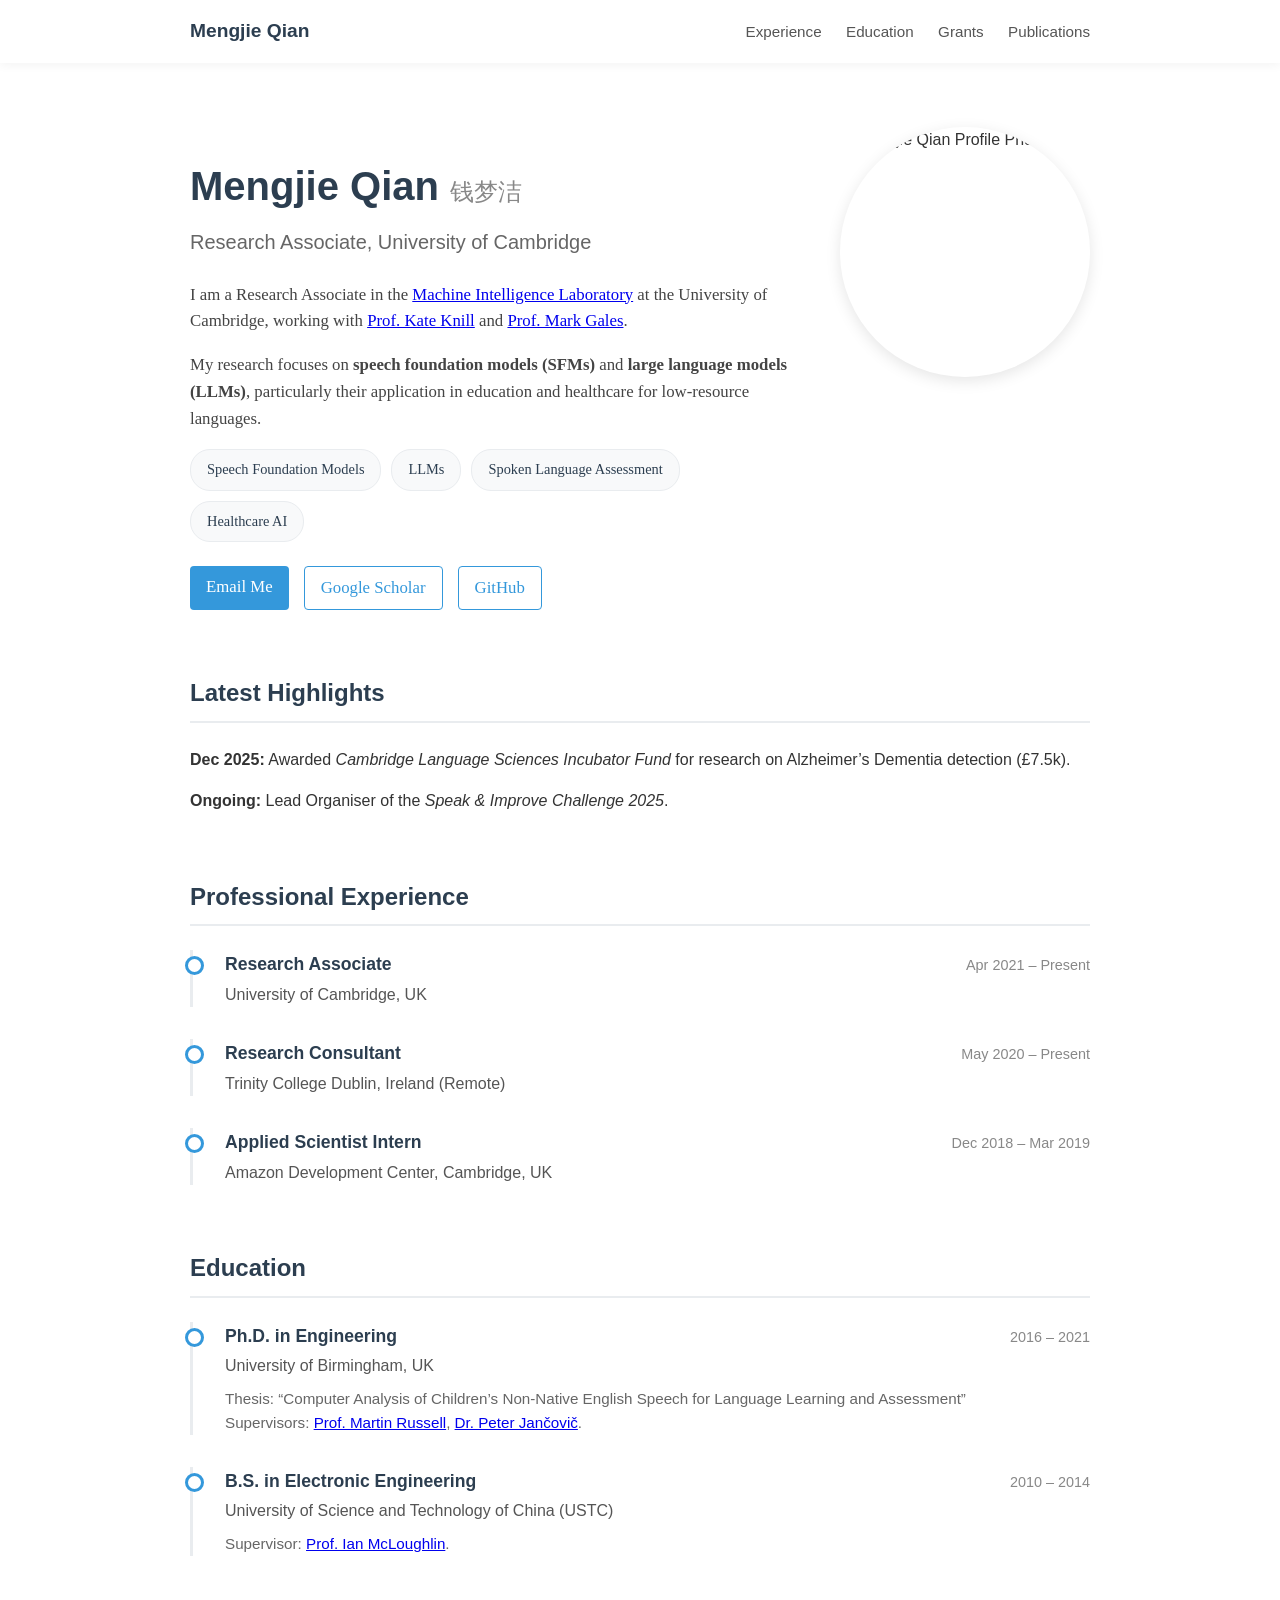
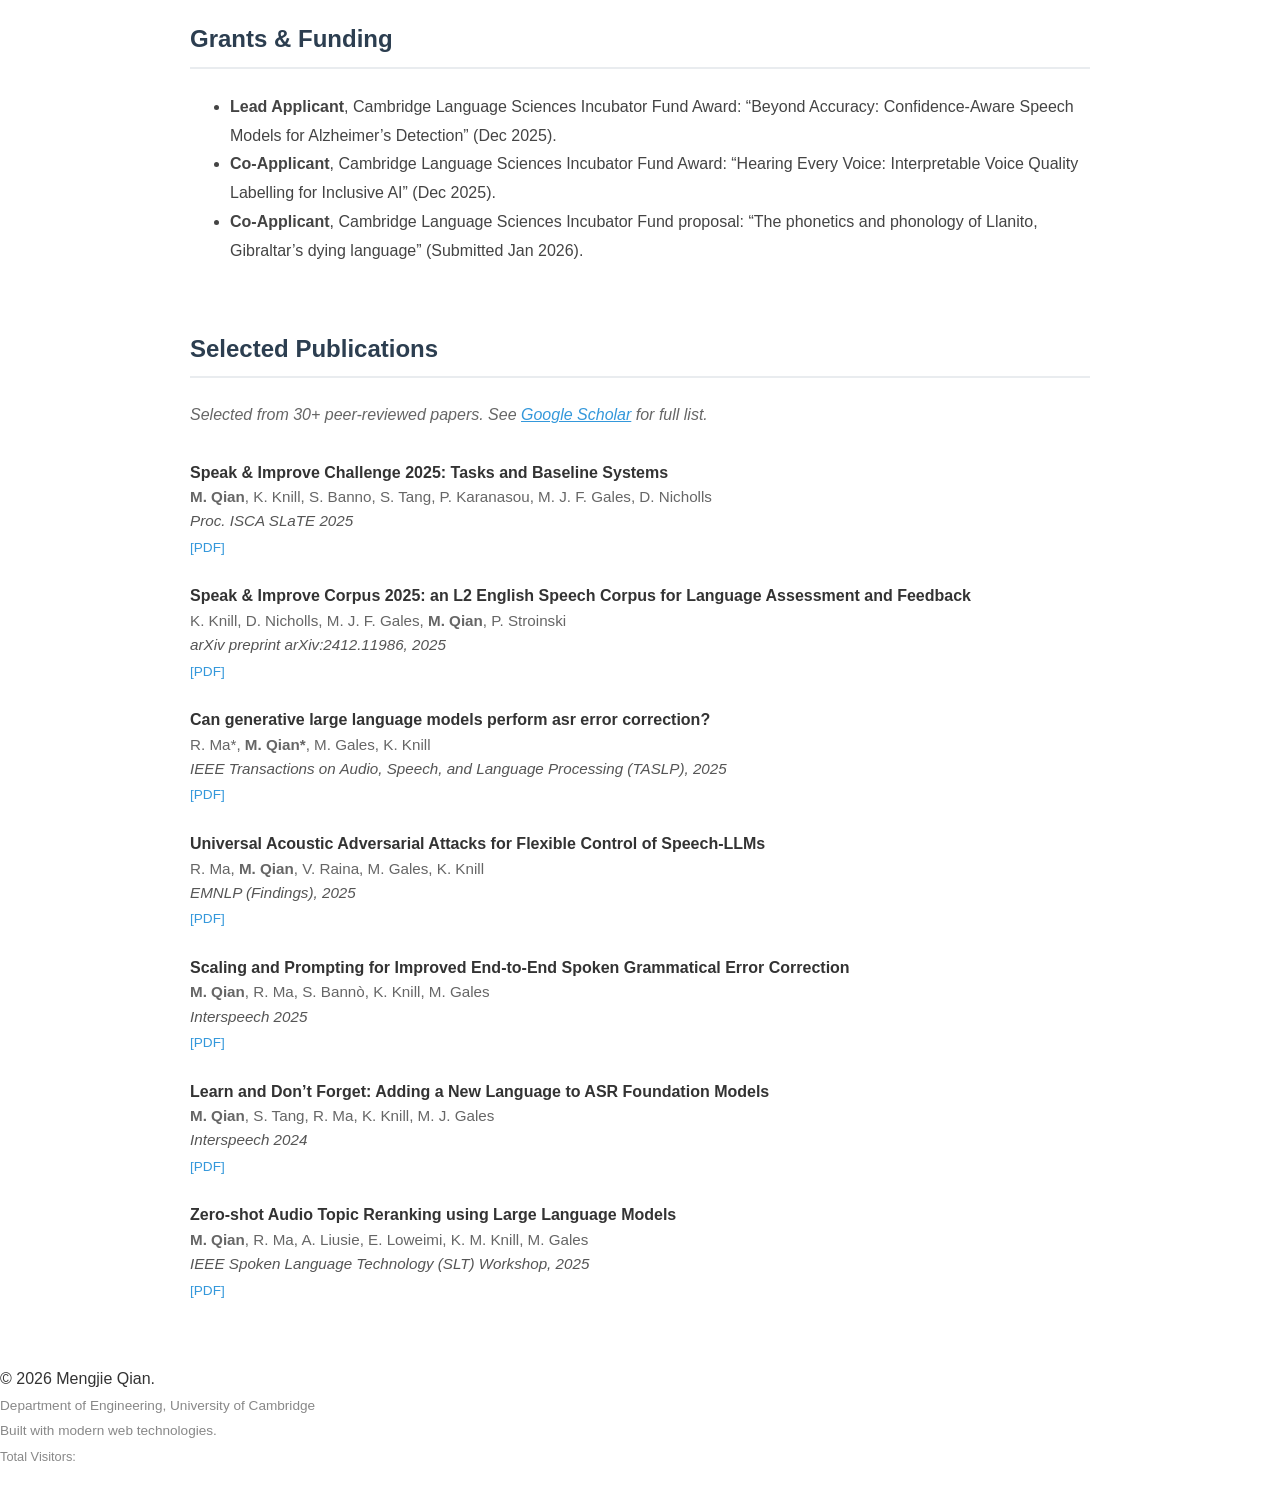
==== index.html @ 86b406a8 "Add new sections (Publications, News, etc.); update layout" ====
<!DOCTYPE html>
<html lang="en">

<head>
    <meta charset="UTF-8">
    <meta name="viewport" content="width=device-width, initial-scale=1.0">
    <title>Mengjie Qian - Speech & Language Researcher</title>
    <style>
        :root {
            --primary-color: #2c3e50;
            --accent-color: #3498db;
            --bg-color: #ffffff;
            --text-color: #333333;
            --secondary-bg: #f8f9fa;
            --border-color: #e9ecef;
            --font-main: -apple-system, BlinkMacSystemFont, "Segoe UI", Roboto, Helvetica, Arial, sans-serif;
            --font-serif: "Georgia", "Times New Roman", Times, serif;
        }

        body {
            font-family: var(--font-main);
            color: var(--text-color);
            line-height: 1.6;
            margin: 0;
            padding: 0;
            background-color: var(--bg-color);
        }

        /* Navigation */
        nav {
            background: white;
            box-shadow: 0 2px 10px rgba(0, 0, 0, 0.05);
            position: sticky;
            top: 0;
            z-index: 100;
        }

        .nav-container {
            max-width: 900px;
            margin: 0 auto;
            padding: 1rem 20px;
            display: flex;
            justify-content: space-between;
            align-items: center;
        }

        .logo {
            font-weight: 700;
            font-size: 1.2rem;
            color: var(--primary-color);
            text-decoration: none;
        }

        .nav-links a {
            margin-left: 20px;
            text-decoration: none;
            color: #555;
            font-weight: 500;
            transition: color 0.2s;
            font-size: 0.95rem;
        }

        .nav-links a:hover {
            color: var(--accent-color);
        }

        /* Hero Section */
        .hero {
            max-width: 900px;
            margin: 4rem auto;
            padding: 0 20px;
            display: grid;
            grid-template-columns: 1fr 250px;
            gap: 40px;
            align-items: start;
        }

        .hero-text h1 {
            font-size: 2.5rem;
            margin-bottom: 0.5rem;
            color: var(--primary-color);
        }

        .hero-text h2 {
            font-size: 1.25rem;
            color: #666;
            font-weight: 400;
            margin-top: 0;
            margin-bottom: 1.5rem;
        }

        .bio {
            font-family: var(--font-serif);
            font-size: 1.05rem;
            color: #444;
        }

        .profile-photo {
            width: 100%;
            height: auto;
            border-radius: 50%;
            display: block;
            box-shadow: 0 4px 15px rgba(0, 0, 0, 0.1);
            object-fit: cover;
            aspect-ratio: 1 / 1;
        }

        .social-links {
            margin-top: 1.5rem;
            display: flex;
            gap: 15px;
            flex-wrap: wrap;
        }

        .btn {
            display: inline-block;
            padding: 8px 16px;
            border-radius: 4px;
            text-decoration: none;
            font-weight: 500;
            transition: background 0.2s;
        }

        .btn-primary {
            background: var(--accent-color);
            color: white;
        }

        .btn-outline {
            border: 1px solid var(--accent-color);
            color: var(--accent-color);
        }

        .btn:hover {
            opacity: 0.9;
            text-decoration: none;
        }

        /* Sections */
        section {
            max-width: 900px;
            margin: 0 auto 4rem;
            padding: 0 20px;
        }

        h3.section-title {
            font-size: 1.5rem;
            border-bottom: 2px solid var(--border-color);
            padding-bottom: 0.5rem;
            margin-bottom: 1.5rem;
            color: var(--primary-color);
            margin-top: 0;
        }

        /* Timeline Items (Experience/Education) */
        .timeline-item {
            margin-bottom: 2rem;
            border-left: 3px solid var(--border-color);
            padding-left: 2rem;
            /* Increased padding to create space */
            position: relative;
        }

        /* Adjusted circle positioning to not overlap text */
        .timeline-item::before {
            content: '';
            position: absolute;
            left: -8px;
            /* Centers on the border line (3px) -> -1.5px center line, 13px circle width -> left: -6.5px + nudge */
            top: 6px;
            width: 13px;
            height: 13px;
            background: white;
            border: 3px solid var(--accent-color);
            border-radius: 50%;
            z-index: 1;
        }

        /* Special class for News items to remove the circle and border */
        .news-timeline-item {
            margin-bottom: 1rem;
            padding-left: 0;
            border-left: none;
            position: relative;
        }

        .news-timeline-item::before {
            content: none;
        }

        .timeline-header {
            display: flex;
            justify-content: space-between;
            align-items: baseline;
            flex-wrap: wrap;
            margin-bottom: 0.2rem;
        }

        .timeline-role {
            font-weight: 700;
            font-size: 1.1rem;
            color: var(--primary-color);
        }

        .timeline-date {
            color: #888;
            font-size: 0.9rem;
            font-variant-numeric: tabular-nums;
        }

        .timeline-org {
            font-weight: 500;
            color: #555;
            margin-bottom: 0.5rem;
        }

        .timeline-desc {
            font-size: 0.95rem;
            color: #666;
            margin-top: 0.5rem;
        }

        /* Publication List */
        .pub-item {
            margin-bottom: 1.5rem;
        }

        .pub-title {
            font-weight: 600;
            color: #333;
        }

        .pub-authors {
            color: #666;
            font-size: 0.95rem;
        }

        .pub-venue {
            color: #555;
            font-style: italic;
            font-size: 0.95rem;
        }

        .pub-links a {
            font-size: 0.85rem;
            color: var(--accent-color);
            text-decoration: none;
            margin-right: 10px;
        }

        .pub-links a:hover {
            text-decoration: underline;
        }

        /* Research Interest Tags */
        .interests-cloud {
            display: flex;
            flex-wrap: wrap;
            gap: 10px;
        }

        .interest-tag {
            background: var(--secondary-bg);
            padding: 8px 16px;
            border-radius: 20px;
            font-size: 0.9rem;
            color: var(--primary-color);
            border: 1px solid var(--border-color);
        }

        /* Responsive */
        @media (max-width: 768px) {
            .hero {
                grid-template-columns: 1fr;
                gap: 20px;
            }

            .profile-photo {
                width: 150px;
                margin: 0 auto;
            }

            .hero-text {
                order: 2;
                text-align: center;
            }

            .hero-img {
                order: 1;
            }

            .social-links {
                justify-content: center;
            }
        }
    </style>
</head>

<body>

    <nav>
        <div class="nav-container">
            <a href="#" class="logo">Mengjie Qian</a>
            <div class="nav-links">
                <a href="#experience">Experience</a>
                <a href="#education">Education</a>
                <a href="#grants">Grants</a>
                <a href="#publications">Publications</a>
            </div>
        </div>
    </nav>

    <div class="hero" id="about">
        <div class="hero-text">
            <h1>Mengjie Qian <span style="font-size:0.6em; color:#888; font-weight:normal;">钱梦洁</span></h1>
            <h2>Research Associate, University of Cambridge</h2>
            <div class="bio">
                <p>
                    I am a Research Associate in the <a href="http://mi.eng.cam.ac.uk/">Machine Intelligence
                        Laboratory</a> at the University of Cambridge, working with <a
                        href="http://mi.eng.cam.ac.uk/~kmk/">Prof. Kate Knill</a> and <a
                        href="http://mi.eng.cam.ac.uk/~mjfg/">Prof. Mark Gales</a>.
                </p>
                <p>
                    My research focuses on <strong>speech foundation models (SFMs)</strong> and <strong>large language
                        models (LLMs)</strong>, particularly their application in education and healthcare for
                    low-resource languages.
                </p>
                <div class="interests-cloud" style="margin-top: 1rem;">
                    <span class="interest-tag">Speech Foundation Models</span>
                    <span class="interest-tag">LLMs</span>
                    <span class="interest-tag">Spoken Language Assessment</span>
                    <span class="interest-tag">Healthcare AI</span>
                </div>
                <div class="social-links">
                    <a href="mailto:mq227@eng.cam.ac.uk" class="btn btn-primary">Email Me</a>
                    <a href="https://scholar.google.com/citations?user=kVPiCXkAAAAJ&hl=zh-CN" class="btn btn-outline"
                        target="_blank">Google Scholar</a>
                    <a href="https://github.com/mengjieqian" class="btn btn-outline">GitHub</a>
                </div>
            </div>
        </div>
        <div class="hero-img">
            <img src="IMG_5186.jpg" alt="Mengjie Qian Profile Photo" class="profile-photo">
        </div>
    </div>

    <section id="news">
        <h3 class="section-title">Latest Highlights</h3>
        <div class="news-timeline-item">
            <strong>Dec 2025:</strong> Awarded <em>Cambridge Language Sciences Incubator Fund</em> for research on
            Alzheimer’s Dementia detection (£7.5k).
        </div>
        <div class="news-timeline-item">
            <strong>Ongoing:</strong> Lead Organiser of the <em>Speak & Improve Challenge 2025</em>.
        </div>
    </section>

    <section id="experience">
        <h3 class="section-title">Professional Experience</h3>

        <div class="timeline-item">
            <div class="timeline-header">
                <span class="timeline-role">Research Associate</span>
                <span class="timeline-date">Apr 2021 – Present</span>
            </div>
            <div class="timeline-org">University of Cambridge, UK</div>
        </div>

        <div class="timeline-item">
            <div class="timeline-header">
                <span class="timeline-role">Research Consultant</span>
                <span class="timeline-date">May 2020 – Present</span>
            </div>
            <div class="timeline-org">Trinity College Dublin, Ireland (Remote)</div>
        </div>

        <div class="timeline-item">
            <div class="timeline-header">
                <span class="timeline-role">Applied Scientist Intern</span>
                <span class="timeline-date">Dec 2018 – Mar 2019</span>
            </div>
            <div class="timeline-org">Amazon Development Center, Cambridge, UK</div>
        </div>
    </section>

    <section id="education">
        <h3 class="section-title">Education</h3>

        <div class="timeline-item">
            <div class="timeline-header">
                <span class="timeline-role">Ph.D. in Engineering</span>
                <span class="timeline-date">2016 – 2021</span>
            </div>
            <div class="timeline-org">University of Birmingham, UK</div>
            <div class="timeline-desc">
                Thesis: “Computer Analysis of Children’s Non-Native English Speech for Language Learning and
                Assessment”<br>
                Supervisors: <a
                    href="https://www.birmingham.ac.uk/staff/profiles/computer-science/honorary-staff/russell-martin.aspx">Prof.
                    Martin Russell</a>, <a
                    href="https://www.birmingham.ac.uk/staff/profiles/eese/jancovic-peter.aspx">Dr. Peter Jančovič</a>.
            </div>
        </div>

        <div class="timeline-item">
            <div class="timeline-header">
                <span class="timeline-role">B.S. in Electronic Engineering</span>
                <span class="timeline-date">2010 – 2014</span>
            </div>
            <div class="timeline-org">University of Science and Technology of China (USTC)</div>
            <div class="timeline-desc">
                Supervisor: <a href="https://sites.google.com/view/mcloughlin/research?authuser=0">Prof. Ian
                    McLoughlin</a>.
            </div>
        </div>
    </section>

    <section id="grants">
        <h3 class="section-title">Grants & Funding</h3>
        <ul style="color: #444; line-height: 1.8;">
            <li><strong>Lead Applicant</strong>, Cambridge Language Sciences Incubator Fund Award: “Beyond Accuracy:
                Confidence-Aware Speech Models for Alzheimer’s Detection” (Dec 2025).</li>
            <li><strong>Co-Applicant</strong>, Cambridge Language Sciences Incubator Fund Award: “Hearing Every Voice:
                Interpretable Voice Quality Labelling for Inclusive AI” (Dec 2025).</li>
            <li><strong>Co-Applicant</strong>, Cambridge Language Sciences Incubator Fund proposal: “The phonetics and
                phonology of Llanito, Gibraltar’s dying language” (Submitted Jan 2026).</li>
        </ul>
    </section>

    <section id="publications">
        <h3 class="section-title">Selected Publications</h3>
        <p style="margin-bottom: 2rem; color: #666;">
            <em>Selected from 30+ peer-reviewed papers. See <a
                    href="https://scholar.google.com/citations?user=kVPiCXkAAAAJ&hl=zh-CN"
                    style="color:var(--accent-color)" target="_blank">Google Scholar</a> for full list.</em>
        </p>

        <!-- 2025 Papers -->
        <div class="pub-item">
            <div class="pub-title">Speak & Improve Challenge 2025: Tasks and Baseline Systems</div>
            <div class="pub-authors"><strong>M. Qian</strong>, K. Knill, S. Banno, S. Tang, P. Karanasou, M. J. F.
                Gales, D. Nicholls</div>
            <div class="pub-venue">Proc. ISCA SLaTE 2025</div>
            <div class="pub-links"><a href="https://www.isca-archive.org/slate_2025/qian25_slate.pdf">[PDF]</a></div>
        </div>

        <div class="pub-item">
            <div class="pub-title">Speak & Improve Corpus 2025: an L2 English Speech Corpus for Language Assessment and
                Feedback</div>
            <div class="pub-authors">K. Knill, D. Nicholls, M. J. F. Gales, <strong>M. Qian</strong>, P. Stroinski</div>
            <div class="pub-venue">arXiv preprint arXiv:2412.11986, 2025</div>
            <div class="pub-links"><a href="https://arxiv.org/pdf/2412.11986">[PDF]</a></div>
        </div>

        <div class="pub-item">
            <div class="pub-title">Can generative large language models perform asr error correction?</div>
            <div class="pub-authors">R. Ma*, <strong>M. Qian*</strong>, M. Gales, K. Knill</div>
            <div class="pub-venue">IEEE Transactions on Audio, Speech, and Language Processing (TASLP), 2025</div>
            <div class="pub-links"><a href="https://arxiv.org/abs/2307.04172">[PDF]</a></div>
        </div>

        <div class="pub-item">
            <div class="pub-title">Universal Acoustic Adversarial Attacks for Flexible Control of Speech-LLMs</div>
            <div class="pub-authors">R. Ma, <strong>M. Qian</strong>, V. Raina, M. Gales, K. Knill</div>
            <div class="pub-venue">EMNLP (Findings), 2025</div>
            <div class="pub-links"><a href="https://aclanthology.org/2025.findings-emnlp.990.pdf">[PDF]</a></div>
        </div>

        <div class="pub-item">
            <div class="pub-title">Scaling and Prompting for Improved End-to-End Spoken Grammatical Error Correction
            </div>
            <div class="pub-authors"><strong>M. Qian</strong>, R. Ma, S. Bannò, K. Knill, M. Gales</div>
            <div class="pub-venue">Interspeech 2025</div>
            <div class="pub-links"><a href="https://arxiv.org/pdf/2505.21137">[PDF]</a></div>
        </div>

        <div class="pub-item">
            <div class="pub-title">Learn and Don’t Forget: Adding a New Language to ASR Foundation Models</div>
            <div class="pub-authors"><strong>M. Qian</strong>, S. Tang, R. Ma, K. Knill, M. J. Gales</div>
            <div class="pub-venue">Interspeech 2024</div>
            <div class="pub-links"><a href="https://arxiv.org/pdf/2407.06800">[PDF]</a></div>
        </div>

        <div class="pub-item">
            <div class="pub-title">Zero-shot Audio Topic Reranking using Large Language Models</div>
            <div class="pub-authors"><strong>M. Qian</strong>, R. Ma, A. Liusie, E. Loweimi, K. M. Knill, M. Gales</div>
            <div class="pub-venue">IEEE Spoken Language Technology (SLT) Workshop, 2025</div>
            <div class="pub-links"><a href="https://arxiv.org/pdf/2309.07606">[PDF]</a></div>
        </div>

    </section>

    <footer>
        <p>&copy; 2026 Mengjie Qian. <br>
            <span style="font-size:0.85em; color:#888">Department of Engineering, University of Cambridge<br>
                Built with modern web technologies.</span><br>
            <span id="busuanzi_container_site_uv" style="font-size:0.8em; color:#888;">
                Total Visitors: <span id="busuanzi_value_site_uv"></span>
            </span>
        </p>
    </footer>

    <!-- Visitor Counter Script (Busuanzi) -->
    <script async src="//busuanzi.ibruce.info/busuanzi/2.3/busuanzi.pure.mini.js"></script>

</body>

</html>
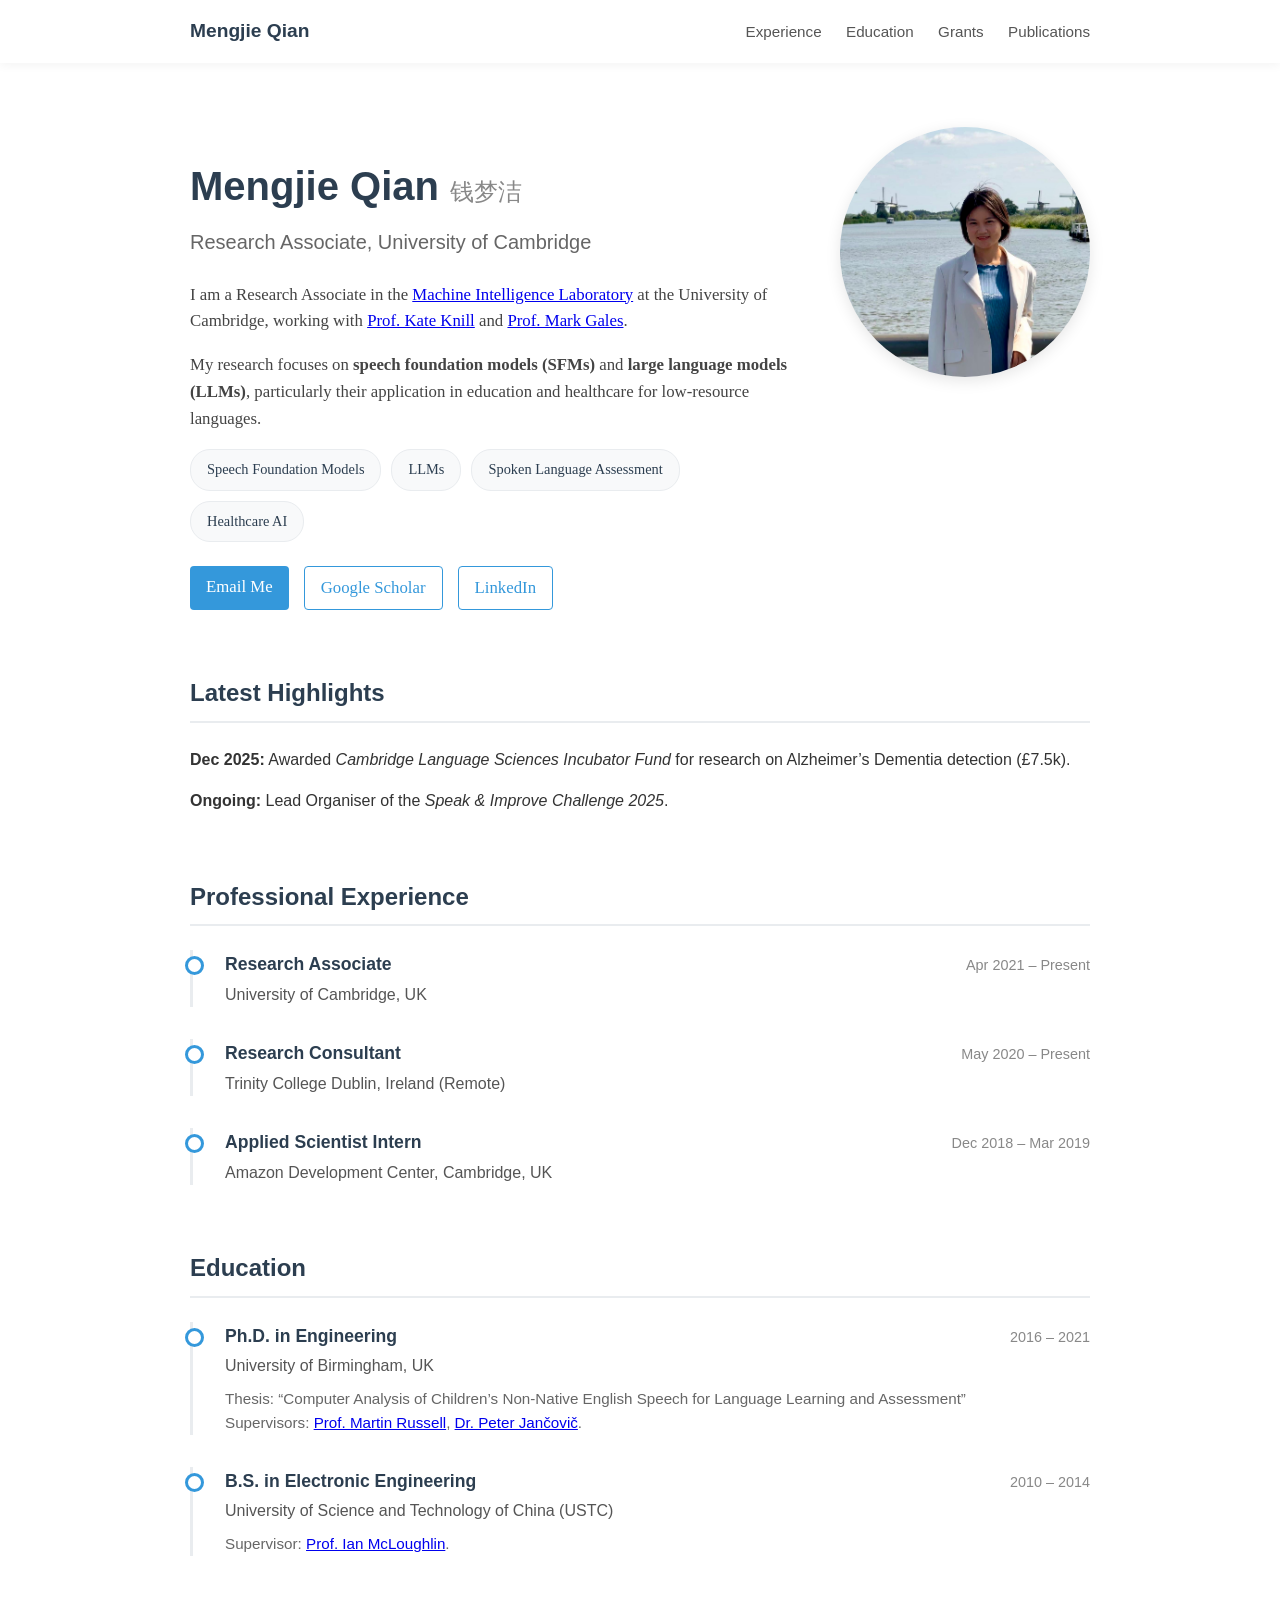
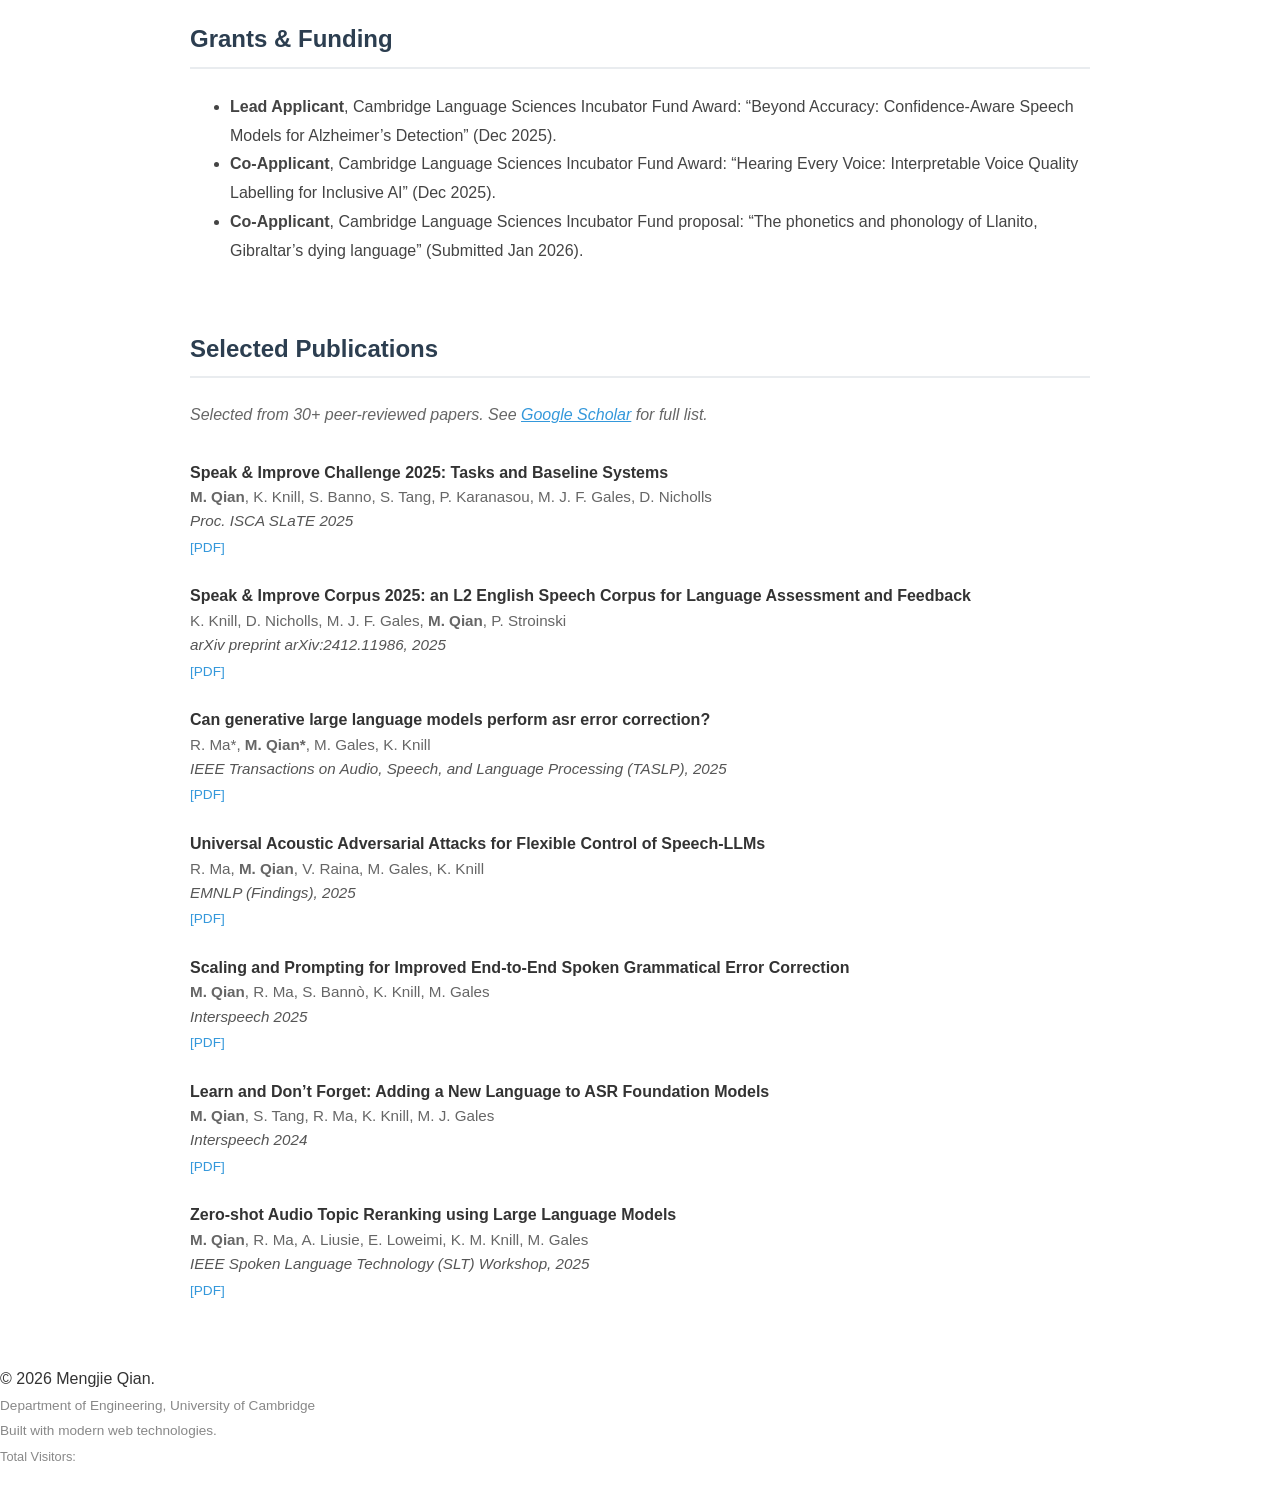
==== commit 91b09b08: "Update profile photo" ====
--- a/index.html
+++ b/index.html
@@ -336,12 +336,12 @@
                     <a href="mailto:mq227@eng.cam.ac.uk" class="btn btn-primary">Email Me</a>
                     <a href="https://scholar.google.com/citations?user=kVPiCXkAAAAJ&hl=zh-CN" class="btn btn-outline"
                         target="_blank">Google Scholar</a>
-                    <a href="https://github.com/mengjieqian" class="btn btn-outline">GitHub</a>
+                    <a href="https://www.linkedin.com/in/mengjie-qian-66b25075" class="btn btn-outline">LinkedIn</a>
                 </div>
             </div>
         </div>
         <div class="hero-img">
-            <img src="IMG_5186.jpg" alt="Mengjie Qian Profile Photo" class="profile-photo">
+            <img src="images/mengjie_202508.jpg" alt="Mengjie Qian Profile Photo" class="profile-photo">
         </div>
     </div>
 
@@ -506,4 +506,4 @@
 
 </body>
 
-</html>+</html>
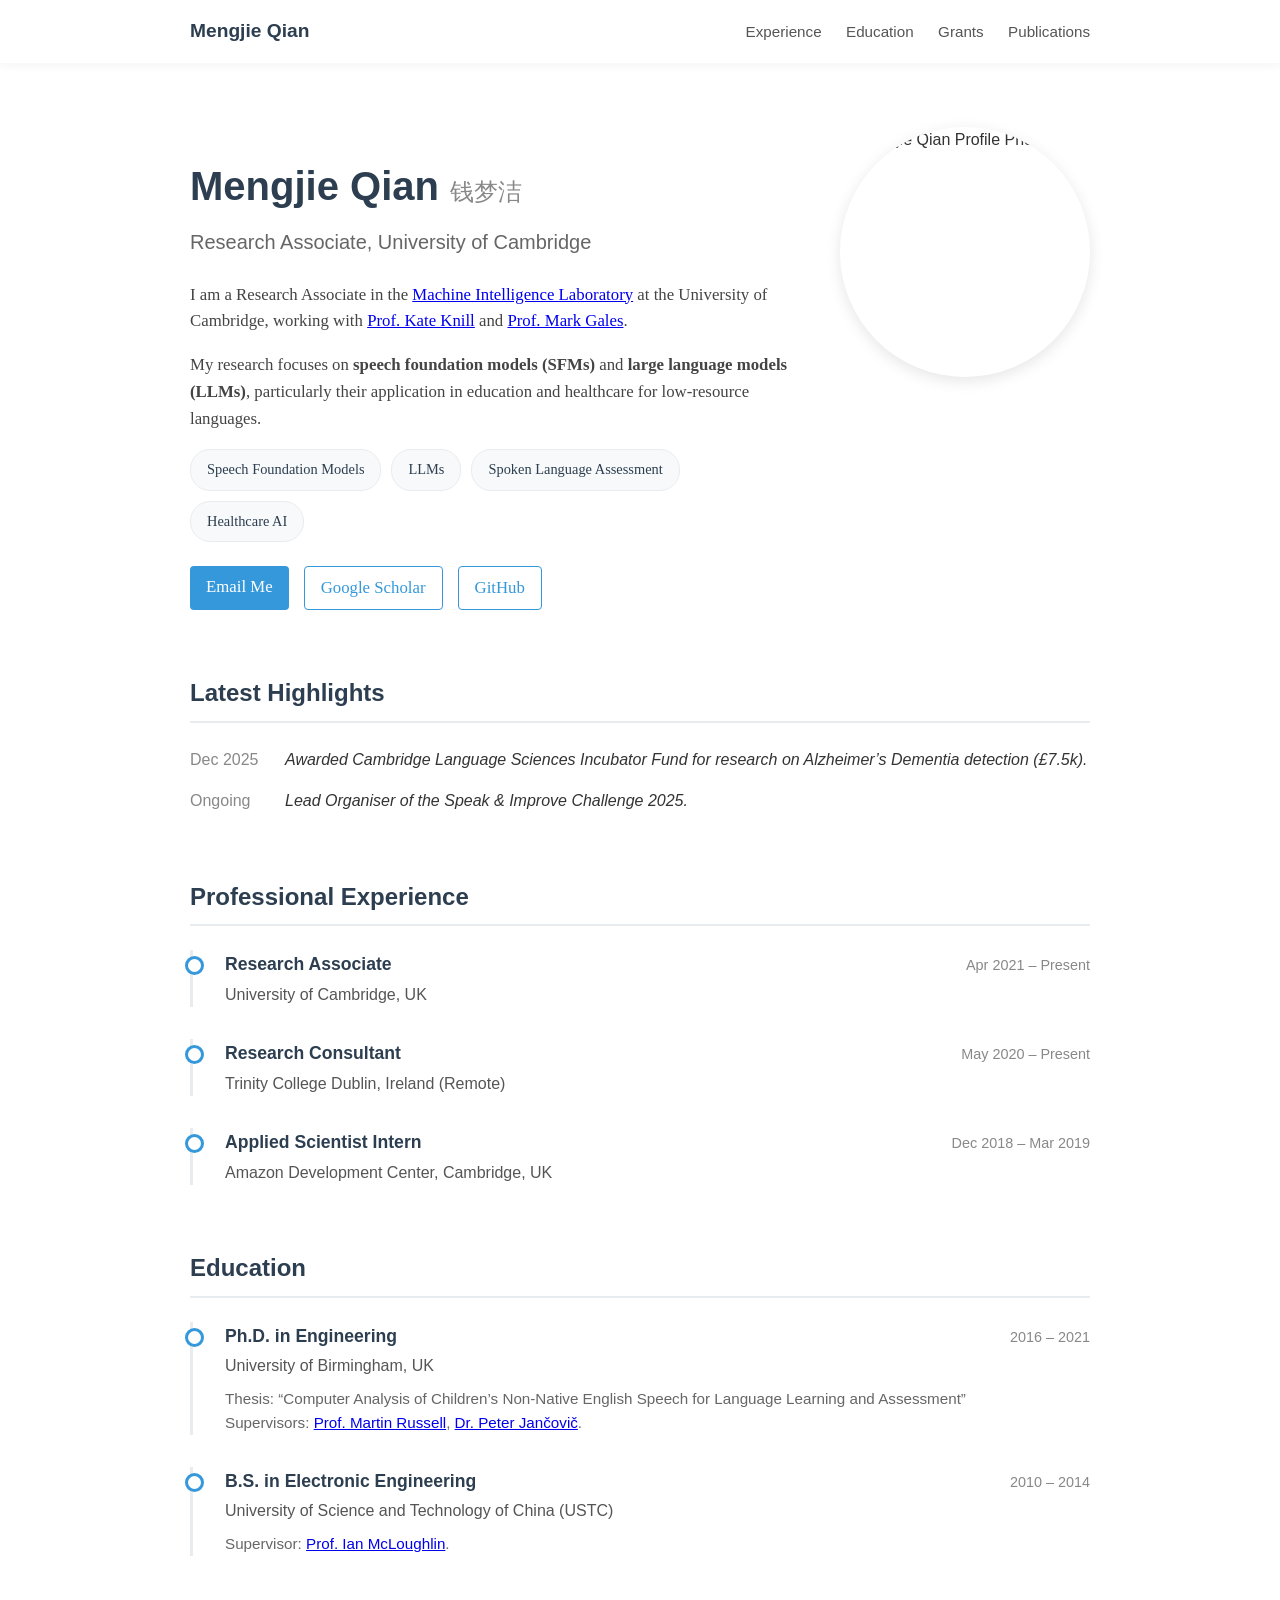
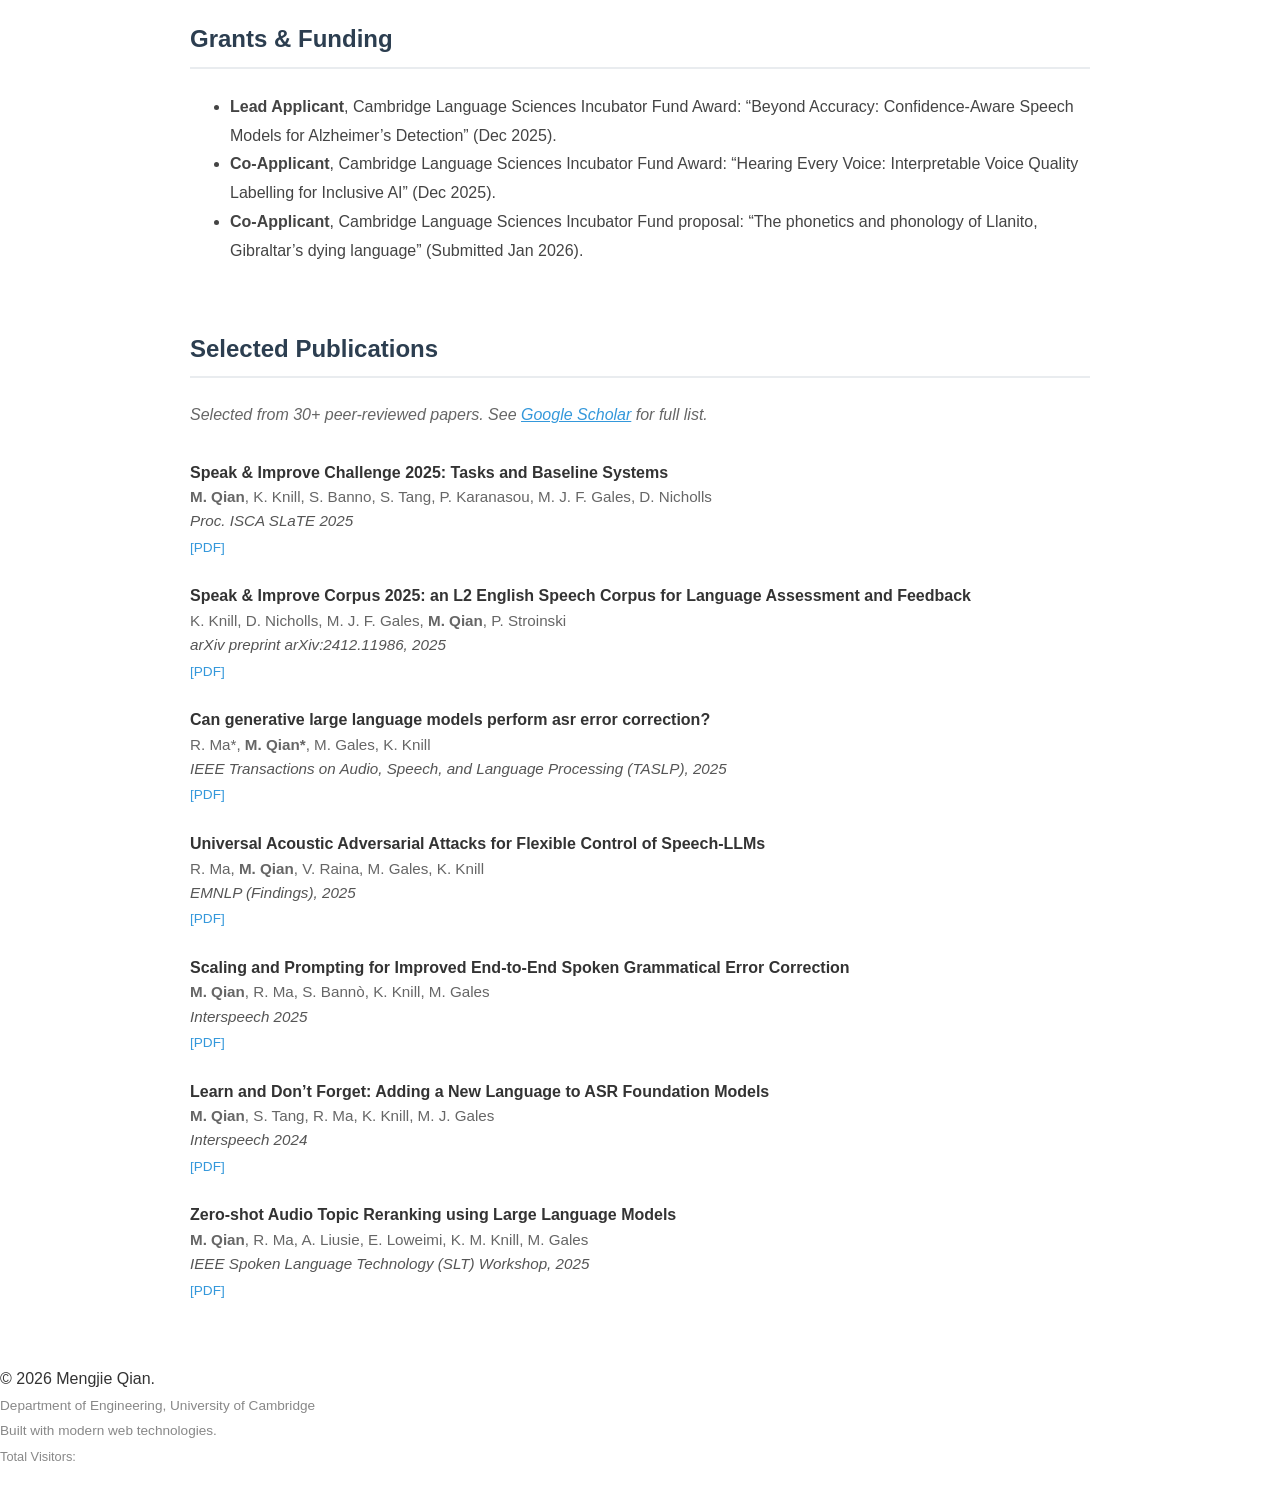
==== commit 9eaea0d6: "Minor changes to the layout" ====
--- a/index.html
+++ b/index.html
@@ -182,10 +182,22 @@
             padding-left: 0;
             border-left: none;
             position: relative;
+            color: #333;
+            /* Content black */
+            display: grid;
+            grid-template-columns: 85px 1fr;
+            gap: 10px;
+            align-items: baseline;
         }
 
         .news-timeline-item::before {
             content: none;
+        }
+
+        .news-timeline-item strong {
+            color: #888;
+            /* Time in gray */
+            font-weight: 500;
         }
 
         .timeline-header {
@@ -336,23 +348,23 @@
                     <a href="mailto:mq227@eng.cam.ac.uk" class="btn btn-primary">Email Me</a>
                     <a href="https://scholar.google.com/citations?user=kVPiCXkAAAAJ&hl=zh-CN" class="btn btn-outline"
                         target="_blank">Google Scholar</a>
-                    <a href="https://www.linkedin.com/in/mengjie-qian-66b25075" class="btn btn-outline">LinkedIn</a>
+                    <a href="https://github.com/mengjieqian" class="btn btn-outline">GitHub</a>
                 </div>
             </div>
         </div>
         <div class="hero-img">
-            <img src="images/mengjie_202508.jpg" alt="Mengjie Qian Profile Photo" class="profile-photo">
+            <img src="IMG_5186.jpg" alt="Mengjie Qian Profile Photo" class="profile-photo">
         </div>
     </div>
 
     <section id="news">
         <h3 class="section-title">Latest Highlights</h3>
         <div class="news-timeline-item">
-            <strong>Dec 2025:</strong> Awarded <em>Cambridge Language Sciences Incubator Fund</em> for research on
-            Alzheimer’s Dementia detection (£7.5k).
+            <strong>Dec 2025</strong> <em>Awarded Cambridge Language Sciences Incubator Fund for research on
+                Alzheimer’s Dementia detection (£7.5k).</em>
         </div>
         <div class="news-timeline-item">
-            <strong>Ongoing:</strong> Lead Organiser of the <em>Speak & Improve Challenge 2025</em>.
+            <strong>Ongoing</strong> <em>Lead Organiser of the Speak & Improve Challenge 2025.</em>
         </div>
     </section>
 
@@ -506,4 +518,4 @@
 
 </body>
 
-</html>
+</html>
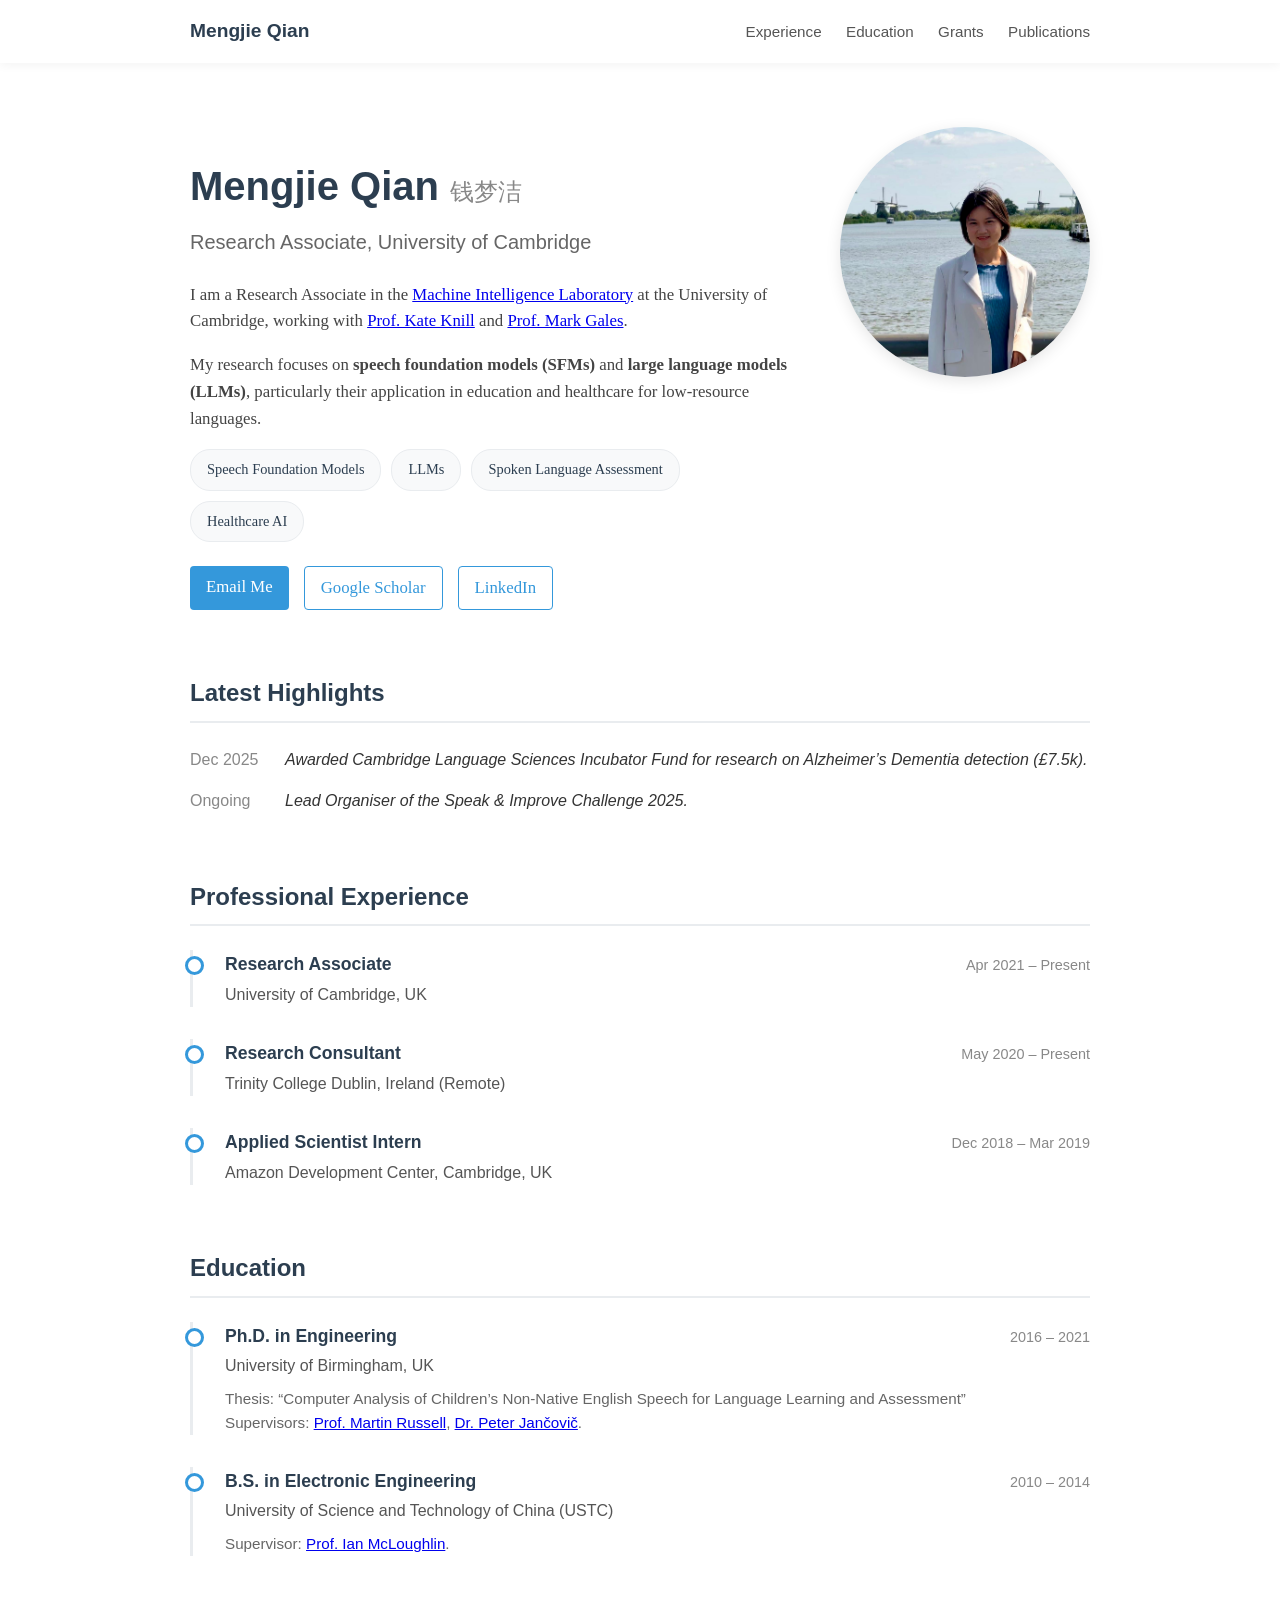
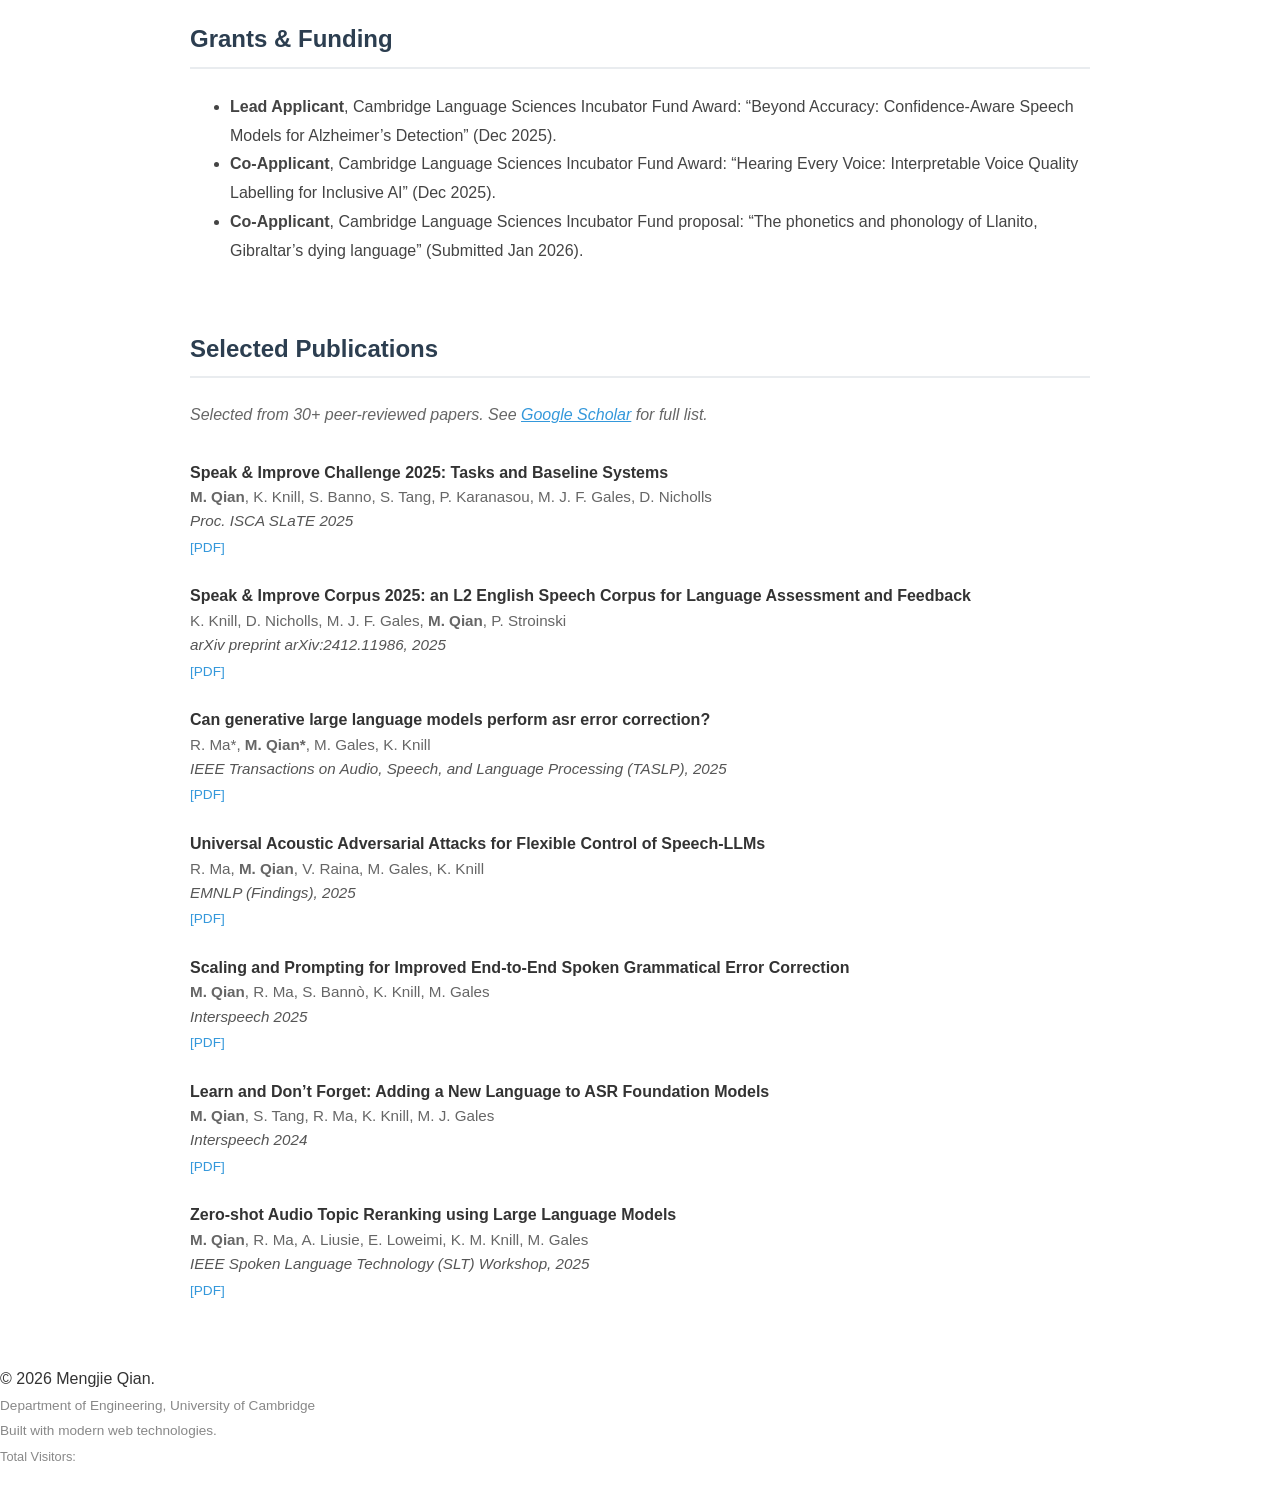
==== commit 150100e7: "Update profile photo" ====
--- a/index.html
+++ b/index.html
@@ -348,12 +348,12 @@
                     <a href="mailto:mq227@eng.cam.ac.uk" class="btn btn-primary">Email Me</a>
                     <a href="https://scholar.google.com/citations?user=kVPiCXkAAAAJ&hl=zh-CN" class="btn btn-outline"
                         target="_blank">Google Scholar</a>
-                    <a href="https://github.com/mengjieqian" class="btn btn-outline">GitHub</a>
+                    <a href="https://www.linkedin.com/in/mengjie-qian-66b25075" class="btn btn-outline">LinkedIn</a>
                 </div>
             </div>
         </div>
         <div class="hero-img">
-            <img src="IMG_5186.jpg" alt="Mengjie Qian Profile Photo" class="profile-photo">
+            <img src="images/mengjie_202508.jpg" alt="Mengjie Qian Profile Photo" class="profile-photo">
         </div>
     </div>
 
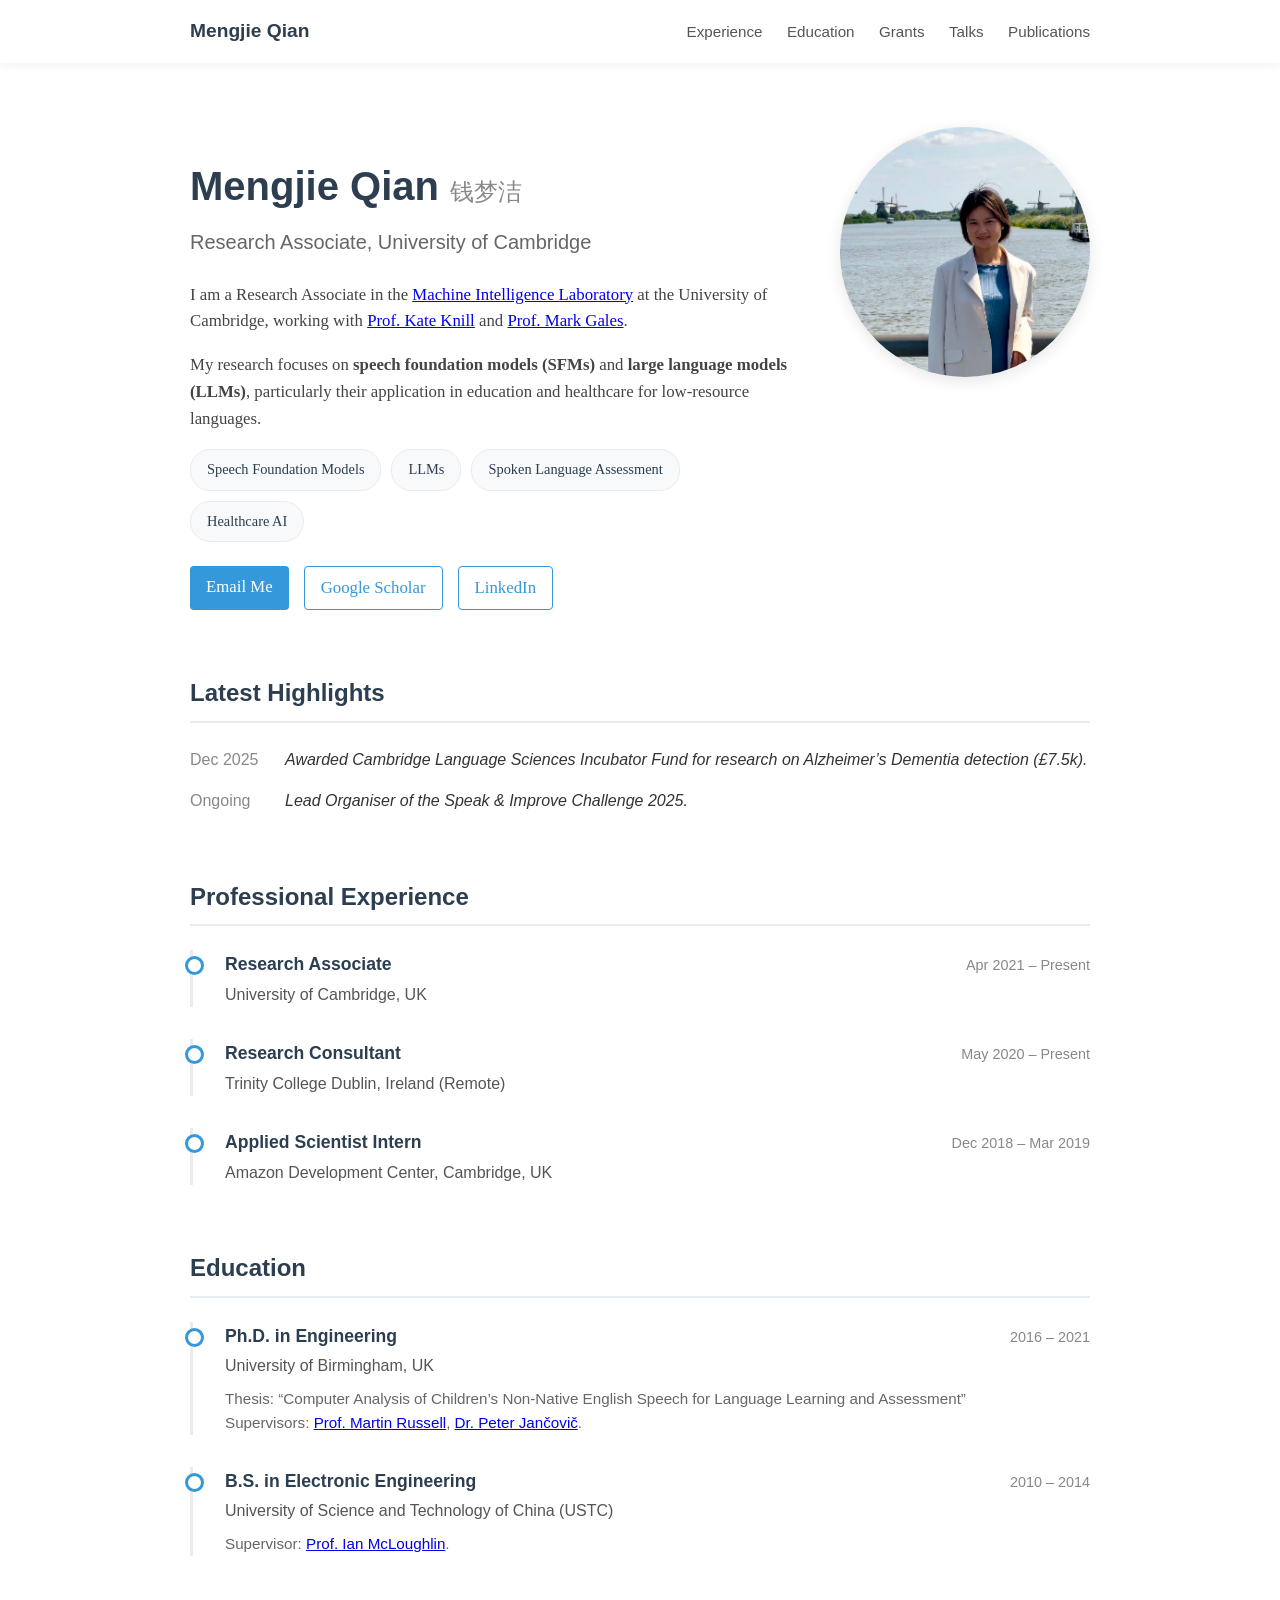
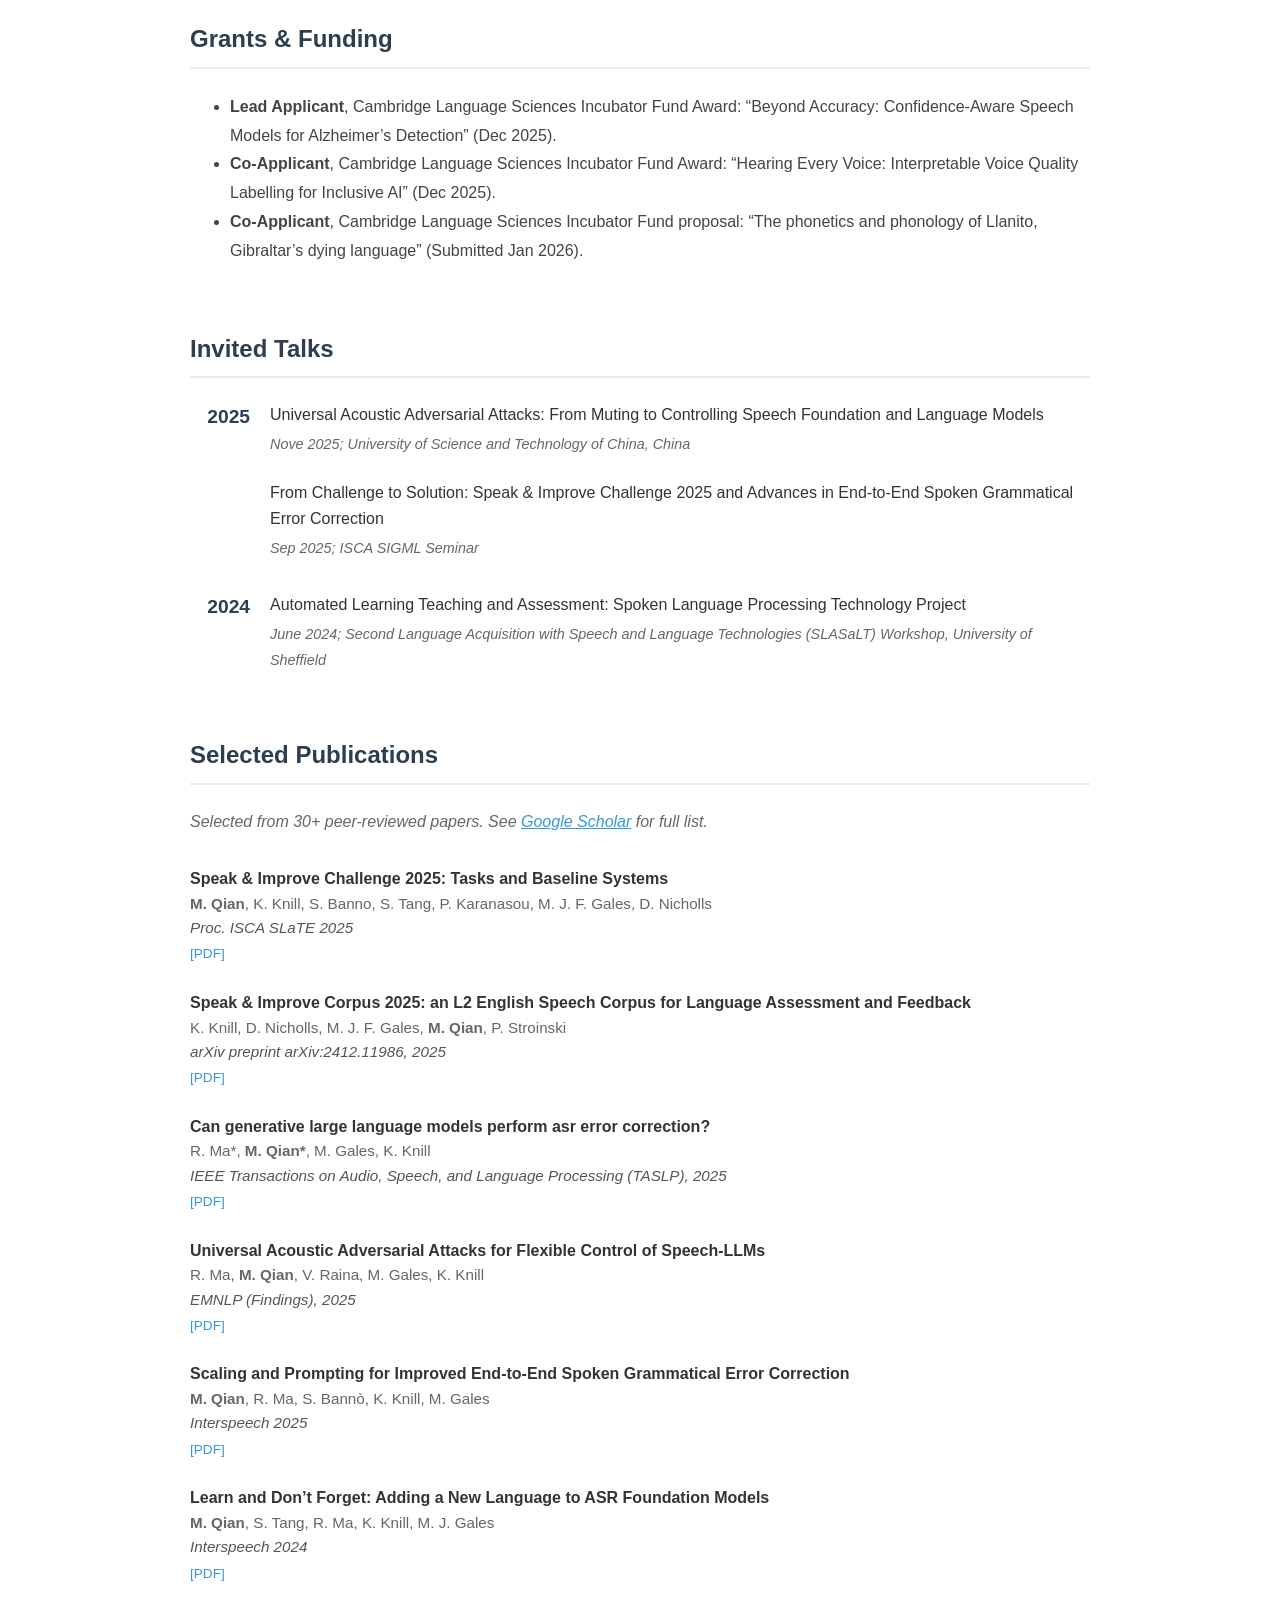
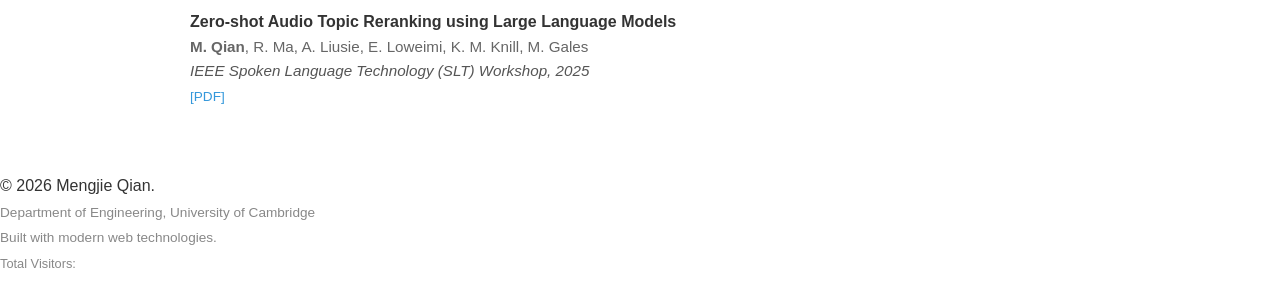
==== commit 7d990631: "Add Talks section" ====
--- a/index.html
+++ b/index.html
@@ -305,6 +305,55 @@
                 justify-content: center;
             }
         }
+
+        /* Talks Section */
+        .talk-year-group {
+            display: grid;
+            grid-template-columns: 60px 1fr;
+            gap: 20px;
+            margin-bottom: 2rem;
+            align-items: start;
+        }
+
+        .talk-year {
+            font-size: 1.2rem;
+            color: var(--primary-color);
+            font-weight: 700;
+            border-bottom: none;
+            margin: 0;
+            padding: 0;
+            text-align: right;
+            /* Clean alignment */
+        }
+
+        .talk-list {
+            display: flex;
+            flex-direction: column;
+            gap: 1.5rem;
+            /* Space between talks in the same year */
+        }
+
+        .talk-item {
+            margin-bottom: 0;
+        }
+
+        .talk-title {
+            font-weight: 500;
+            color: #333;
+            text-decoration: none;
+            display: block;
+            margin-bottom: 0.2rem;
+        }
+
+        .talk-title:hover {
+            color: var(--accent-color);
+        }
+
+        .talk-venue {
+            font-size: 0.9rem;
+            color: #666;
+            font-style: italic;
+        }
     </style>
 </head>
 
@@ -317,6 +366,7 @@
                 <a href="#experience">Experience</a>
                 <a href="#education">Education</a>
                 <a href="#grants">Grants</a>
+                <a href="#talks">Talks</a>
                 <a href="#publications">Publications</a>
             </div>
         </div>
@@ -440,6 +490,40 @@
         </ul>
     </section>
 
+
+
+    <section id="talks">
+        <h3 class="section-title">Invited Talks</h3>
+
+        <div class="talk-year-group">
+            <div class="talk-year">2025</div>
+            <div class="talk-list">
+                <div class="talk-item">
+                    <span class="talk-title">Universal Acoustic Adversarial Attacks: From Muting to Controlling Speech
+                        Foundation and Language Models</span>
+                    <span class="talk-venue">Nove 2025; University of Science and Technology of China, China</span>
+                </div>
+                <div class="talk-item">
+                    <span class="talk-title">From Challenge to Solution: Speak & Improve Challenge 2025 and Advances in
+                        End-to-End Spoken Grammatical Error Correction</span>
+                    <span class="talk-venue">Sep 2025; ISCA SIGML Seminar</span>
+                </div>
+            </div>
+        </div>
+
+        <div class="talk-year-group">
+            <div class="talk-year">2024</div>
+            <div class="talk-list">
+                <div class="talk-item">
+                    <span class="talk-title">Automated Learning Teaching and Assessment: Spoken Language Processing
+                        Technology Project</span>
+                    <span class="talk-venue">June 2024; Second Language Acquisition with Speech and Language
+                        Technologies (SLASaLT) Workshop, University of Sheffield</span>
+                </div>
+            </div>
+        </div>
+    </section>
+
     <section id="publications">
         <h3 class="section-title">Selected Publications</h3>
         <p style="margin-bottom: 2rem; color: #666;">
@@ -502,6 +586,8 @@
         </div>
 
     </section>
+
+
 
     <footer>
         <p>&copy; 2026 Mengjie Qian. <br>
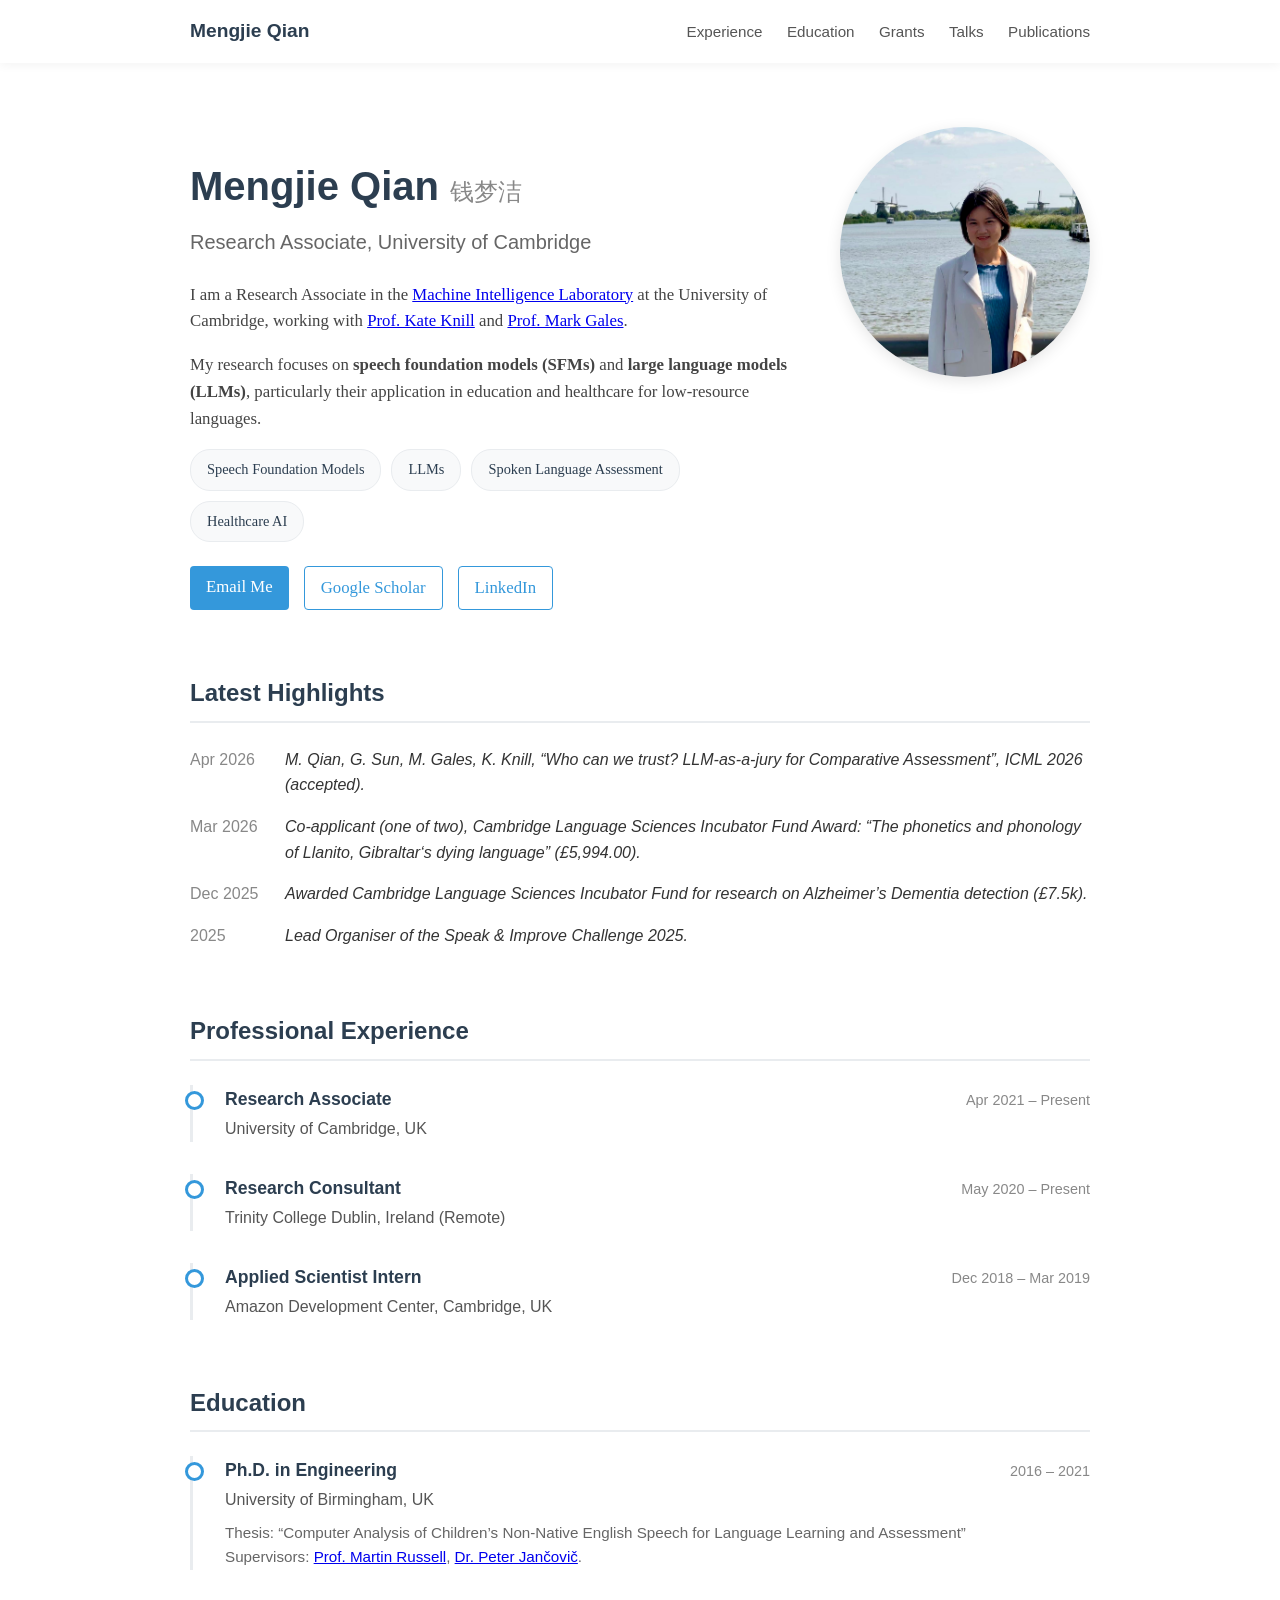
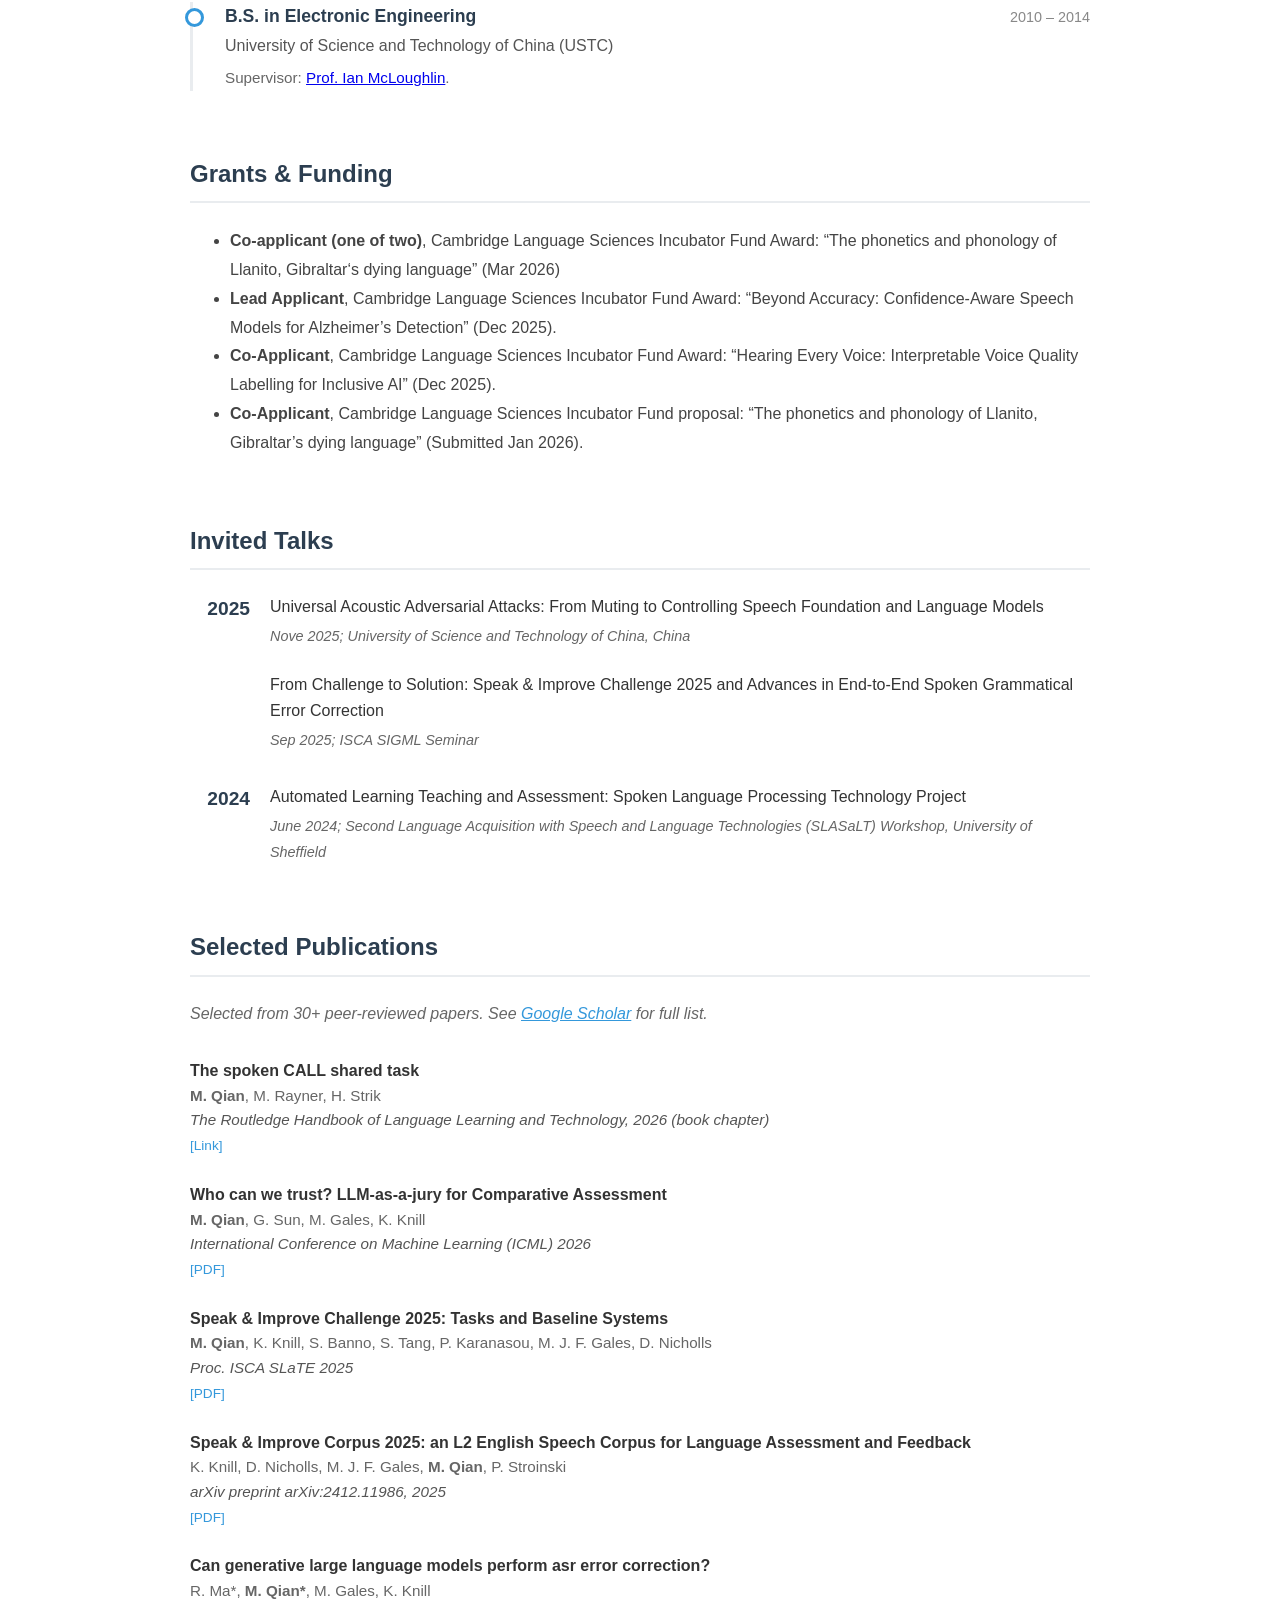
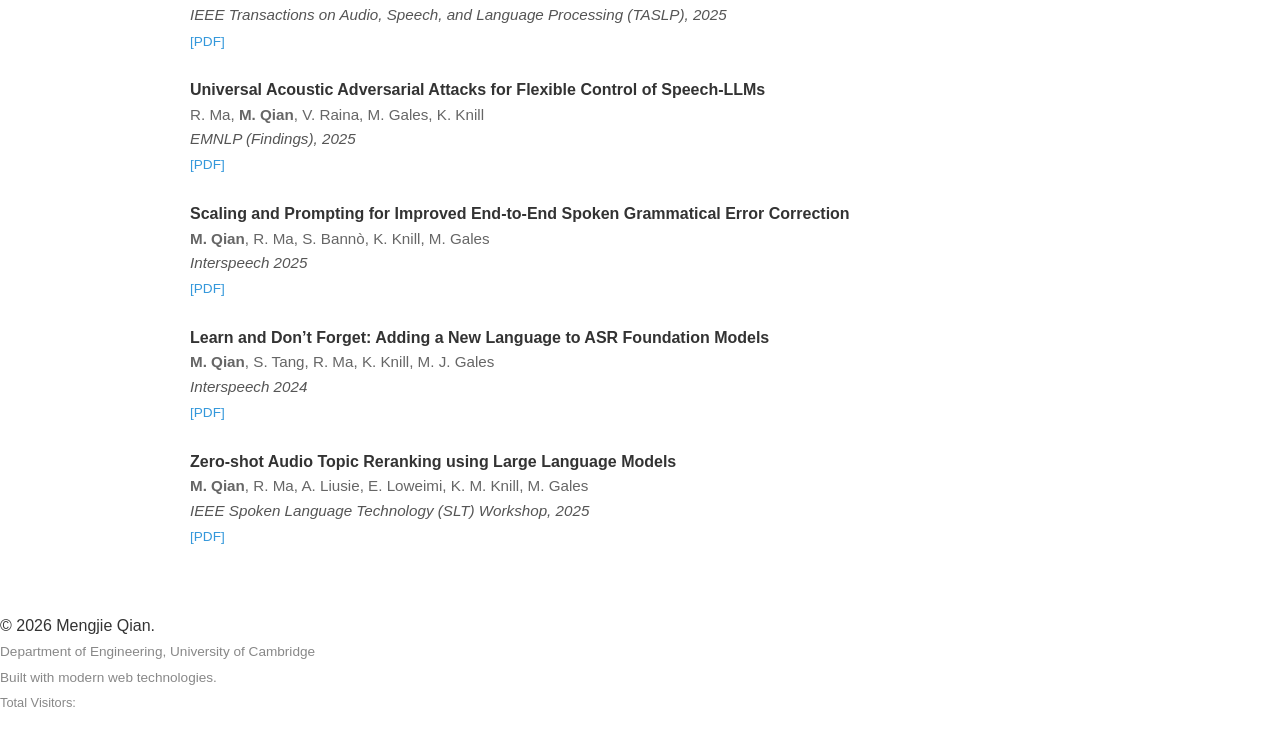
==== commit 7042f29e: "Update grants and publications" ====
--- a/index.html
+++ b/index.html
@@ -410,11 +410,19 @@
     <section id="news">
         <h3 class="section-title">Latest Highlights</h3>
         <div class="news-timeline-item">
+            <strong>Apr 2026</strong> <em>M. Qian, G. Sun, M. Gales, K. Knill, “Who can we trust? LLM-as-a-jury for
+                Comparative Assessment”, ICML 2026 (accepted).</em>
+        </div>
+        <div class="news-timeline-item">
+            <strong>Mar 2026</strong> <em>Co‑applicant (one of two), Cambridge Language Sciences Incubator Fund Award:
+                “The phonetics and phonology of Llanito, Gibraltar‘s dying language” (£5,994.00).</em>
+        </div>
+        <div class="news-timeline-item">
             <strong>Dec 2025</strong> <em>Awarded Cambridge Language Sciences Incubator Fund for research on
                 Alzheimer’s Dementia detection (£7.5k).</em>
         </div>
         <div class="news-timeline-item">
-            <strong>Ongoing</strong> <em>Lead Organiser of the Speak & Improve Challenge 2025.</em>
+            <strong>2025</strong> <em>Lead Organiser of the Speak & Improve Challenge 2025.</em>
         </div>
     </section>
 
@@ -481,6 +489,8 @@
     <section id="grants">
         <h3 class="section-title">Grants & Funding</h3>
         <ul style="color: #444; line-height: 1.8;">
+            <li><strong>Co‑applicant (one of two)</strong>, Cambridge Language Sciences Incubator Fund Award:
+                “The phonetics and phonology of Llanito, Gibraltar‘s dying language” (Mar 2026)</li>
             <li><strong>Lead Applicant</strong>, Cambridge Language Sciences Incubator Fund Award: “Beyond Accuracy:
                 Confidence-Aware Speech Models for Alzheimer’s Detection” (Dec 2025).</li>
             <li><strong>Co-Applicant</strong>, Cambridge Language Sciences Incubator Fund Award: “Hearing Every Voice:
@@ -534,6 +544,20 @@
 
         <!-- 2025 Papers -->
         <div class="pub-item">
+            <div class="pub-title">The spoken CALL shared task</div>
+            <div class="pub-authors"><strong>M. Qian</strong>, M. Rayner, H. Strik</div>
+            <div class="pub-venue">The Routledge Handbook of Language Learning and Technology, 2026 (book chapter)</div>
+            <div class="pub-links"><a
+                    href="https://www.taylorfrancis.com/chapters/edit/10.4324/9781003412212-27/spoken-call-shared-task-mengjie-qian-manny-rayner-helmer-strik">[Link]</a>
+            </div>
+        </div>
+        <div class="pub-item">
+            <div class="pub-title">Who can we trust? LLM-as-a-jury for Comparative Assessment</div>
+            <div class="pub-authors"><strong>M. Qian</strong>, G. Sun, M. Gales, K. Knill</div>
+            <div class="pub-venue">International Conference on Machine Learning (ICML) 2026</div>
+            <div class="pub-links"><a href="https://arxiv.org/pdf/2602.16610">[PDF]</a></div>
+        </div>
+        <div class="pub-item">
             <div class="pub-title">Speak & Improve Challenge 2025: Tasks and Baseline Systems</div>
             <div class="pub-authors"><strong>M. Qian</strong>, K. Knill, S. Banno, S. Tang, P. Karanasou, M. J. F.
                 Gales, D. Nicholls</div>
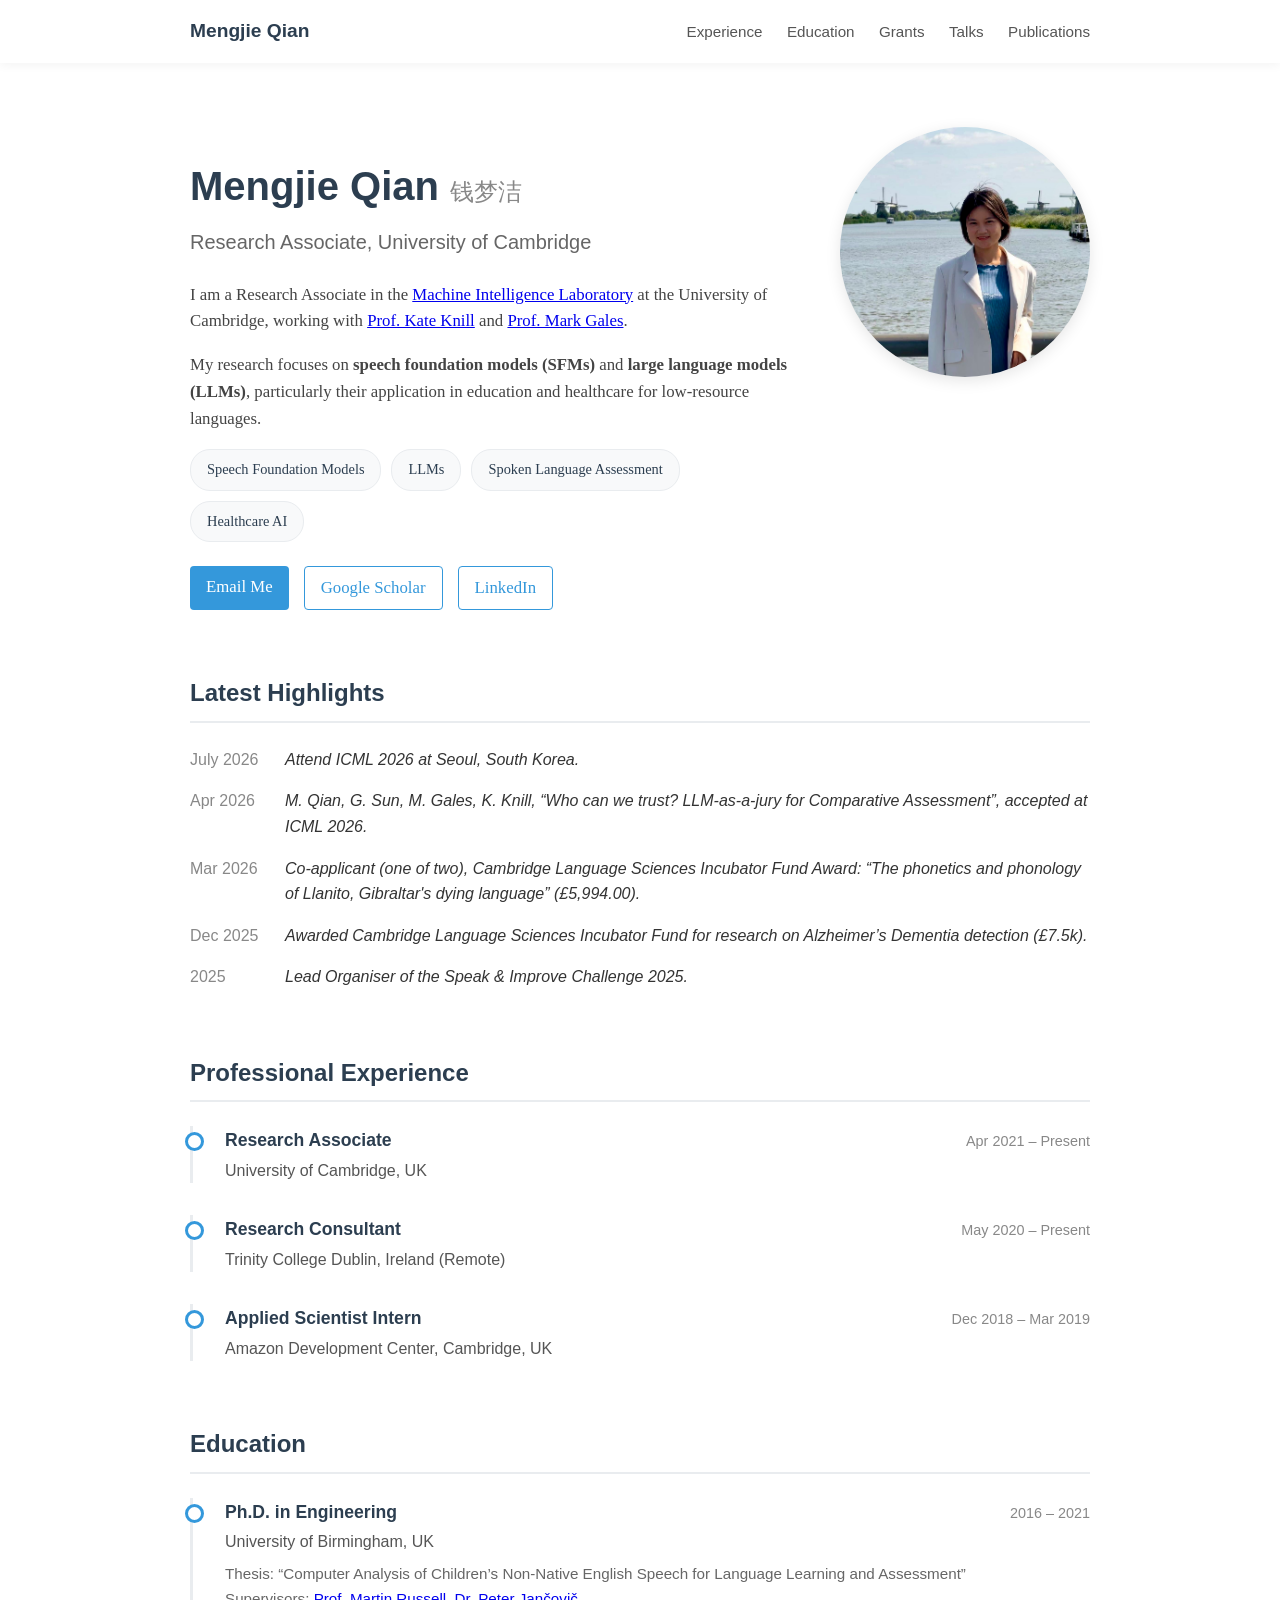
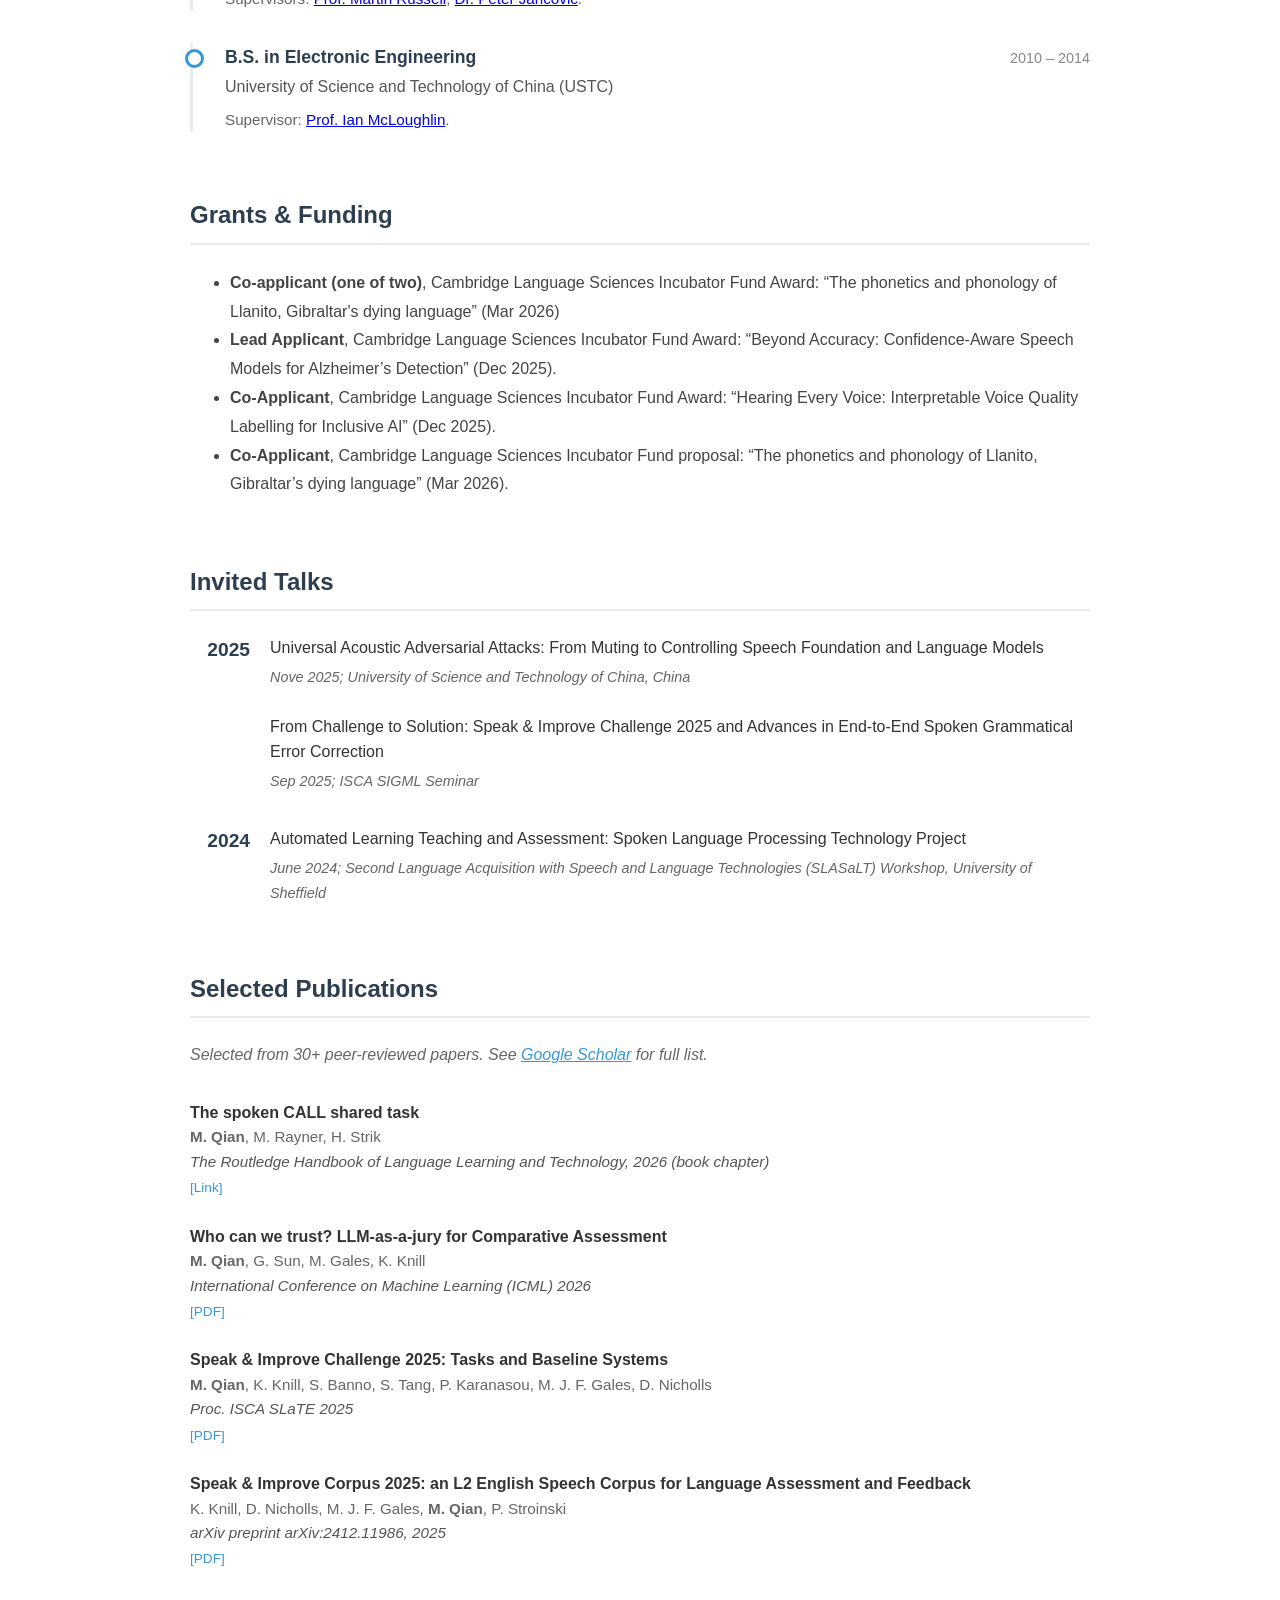
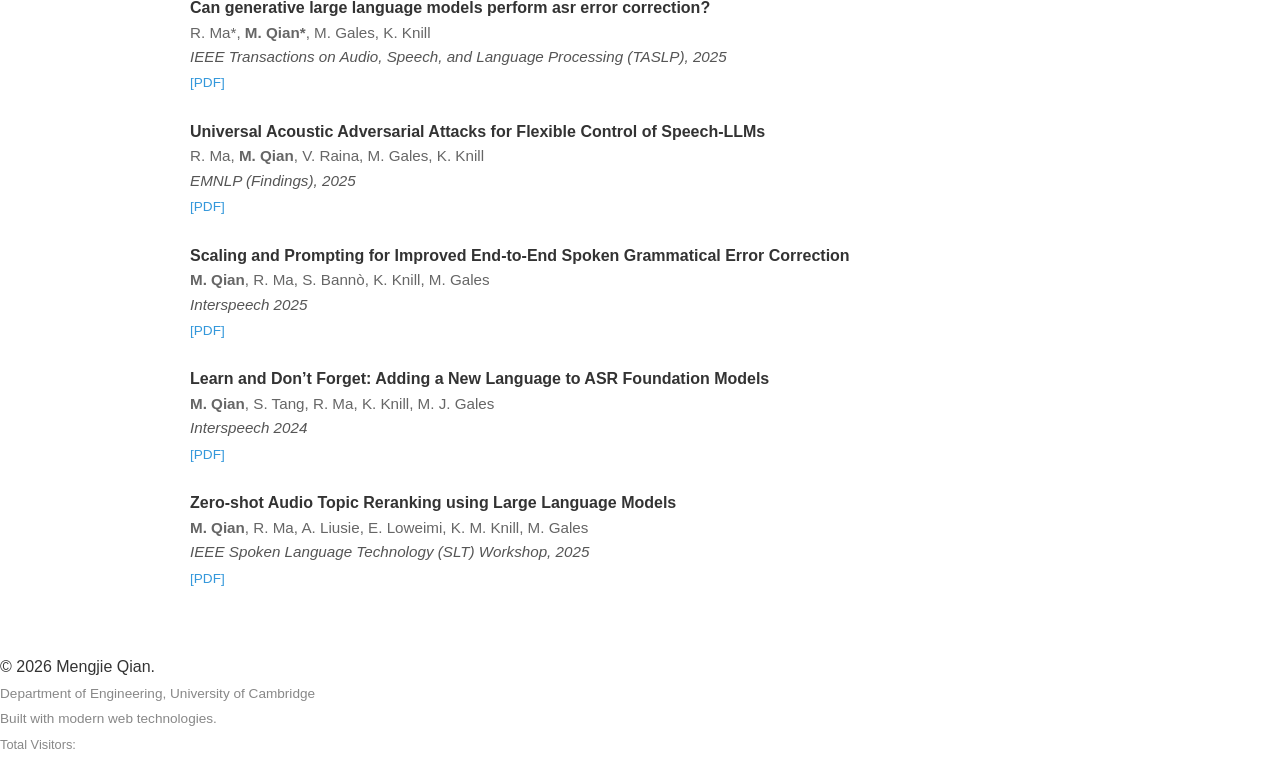
==== commit 0a35cee7: "Update on grants and highlights" ====
--- a/index.html
+++ b/index.html
@@ -410,12 +410,15 @@
     <section id="news">
         <h3 class="section-title">Latest Highlights</h3>
         <div class="news-timeline-item">
+            <strong>July 2026</strong> <em>Attend ICML 2026 at Seoul, South Korea.</em>
+        </div>
+        <div class="news-timeline-item">
             <strong>Apr 2026</strong> <em>M. Qian, G. Sun, M. Gales, K. Knill, “Who can we trust? LLM-as-a-jury for
-                Comparative Assessment”, ICML 2026 (accepted).</em>
+                Comparative Assessment”, accepted at ICML 2026.</em>
         </div>
         <div class="news-timeline-item">
             <strong>Mar 2026</strong> <em>Co‑applicant (one of two), Cambridge Language Sciences Incubator Fund Award:
-                “The phonetics and phonology of Llanito, Gibraltar‘s dying language” (£5,994.00).</em>
+                “The phonetics and phonology of Llanito, Gibraltar's dying language” (£5,994.00).</em>
         </div>
         <div class="news-timeline-item">
             <strong>Dec 2025</strong> <em>Awarded Cambridge Language Sciences Incubator Fund for research on
@@ -490,13 +493,13 @@
         <h3 class="section-title">Grants & Funding</h3>
         <ul style="color: #444; line-height: 1.8;">
             <li><strong>Co‑applicant (one of two)</strong>, Cambridge Language Sciences Incubator Fund Award:
-                “The phonetics and phonology of Llanito, Gibraltar‘s dying language” (Mar 2026)</li>
+                “The phonetics and phonology of Llanito, Gibraltar's dying language” (Mar 2026)</li>
             <li><strong>Lead Applicant</strong>, Cambridge Language Sciences Incubator Fund Award: “Beyond Accuracy:
                 Confidence-Aware Speech Models for Alzheimer’s Detection” (Dec 2025).</li>
             <li><strong>Co-Applicant</strong>, Cambridge Language Sciences Incubator Fund Award: “Hearing Every Voice:
                 Interpretable Voice Quality Labelling for Inclusive AI” (Dec 2025).</li>
             <li><strong>Co-Applicant</strong>, Cambridge Language Sciences Incubator Fund proposal: “The phonetics and
-                phonology of Llanito, Gibraltar’s dying language” (Submitted Jan 2026).</li>
+                phonology of Llanito, Gibraltar’s dying language” (Mar 2026).</li>
         </ul>
     </section>
 
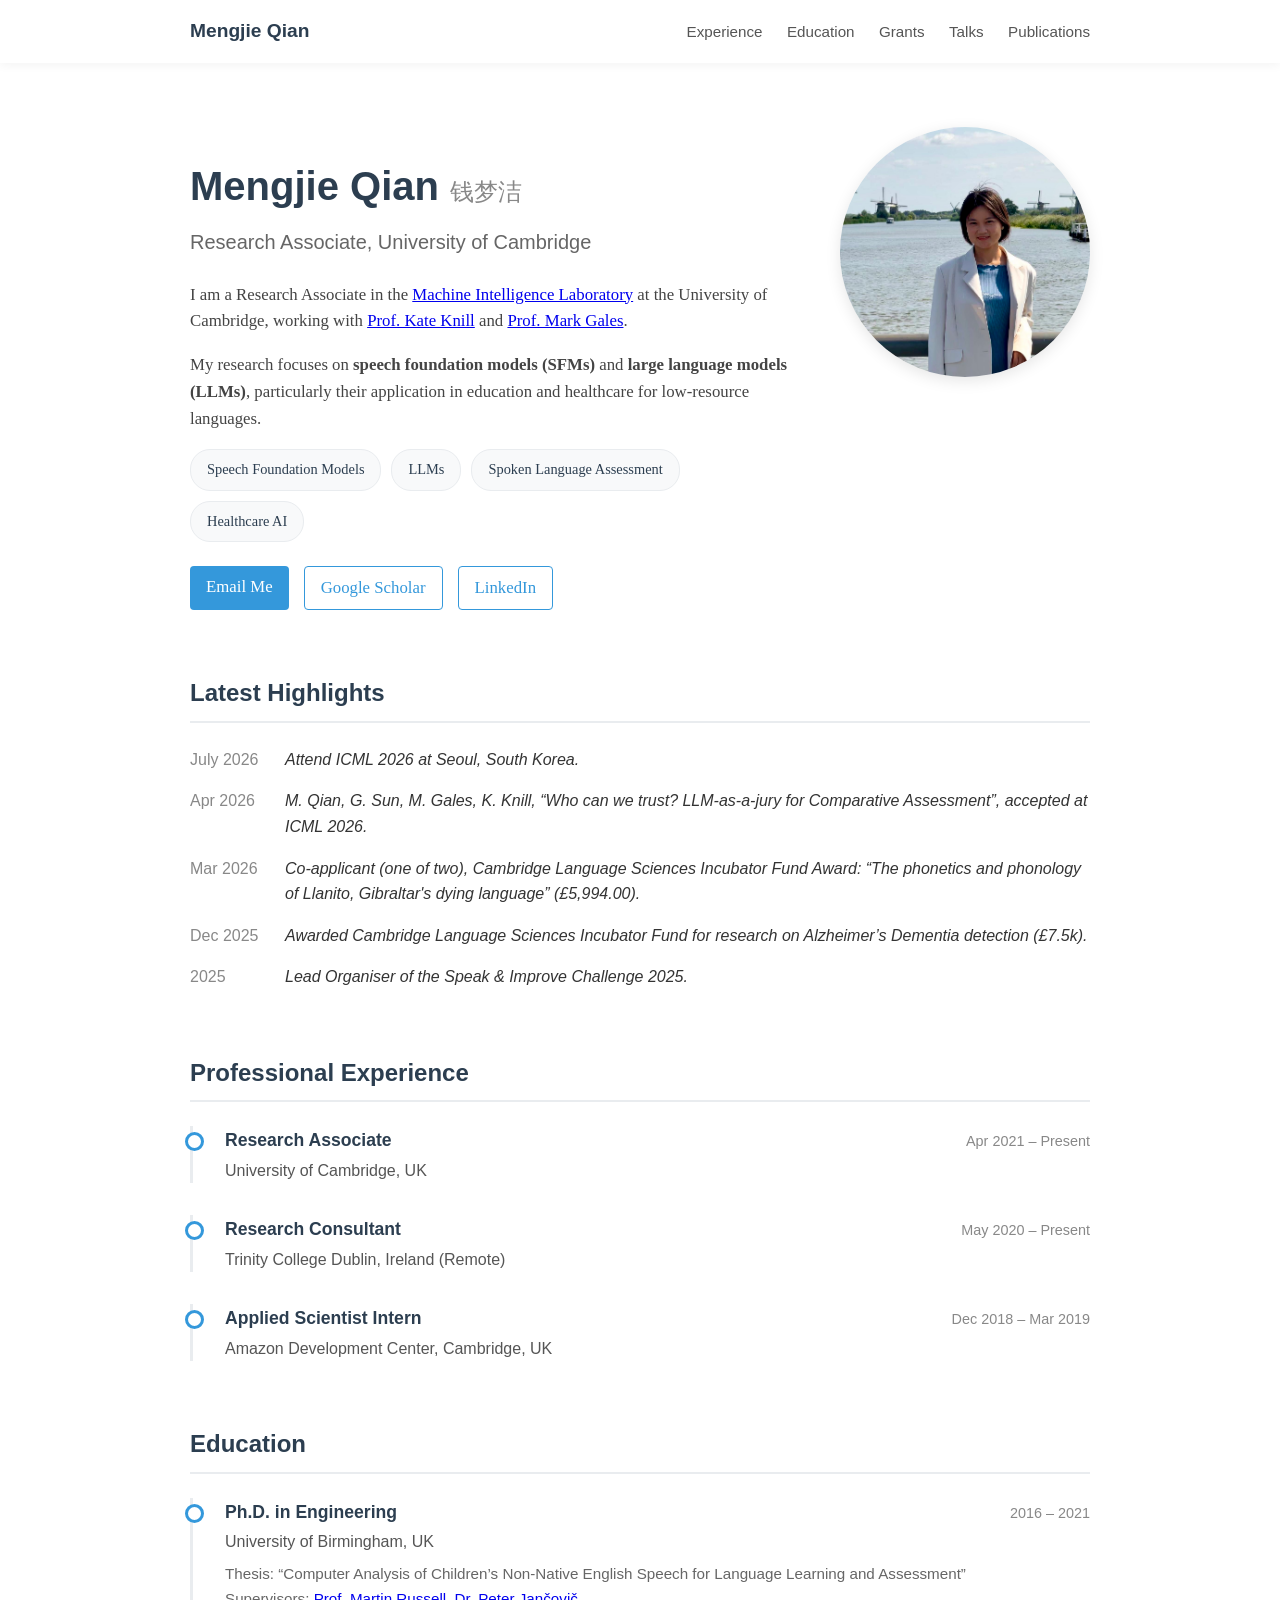
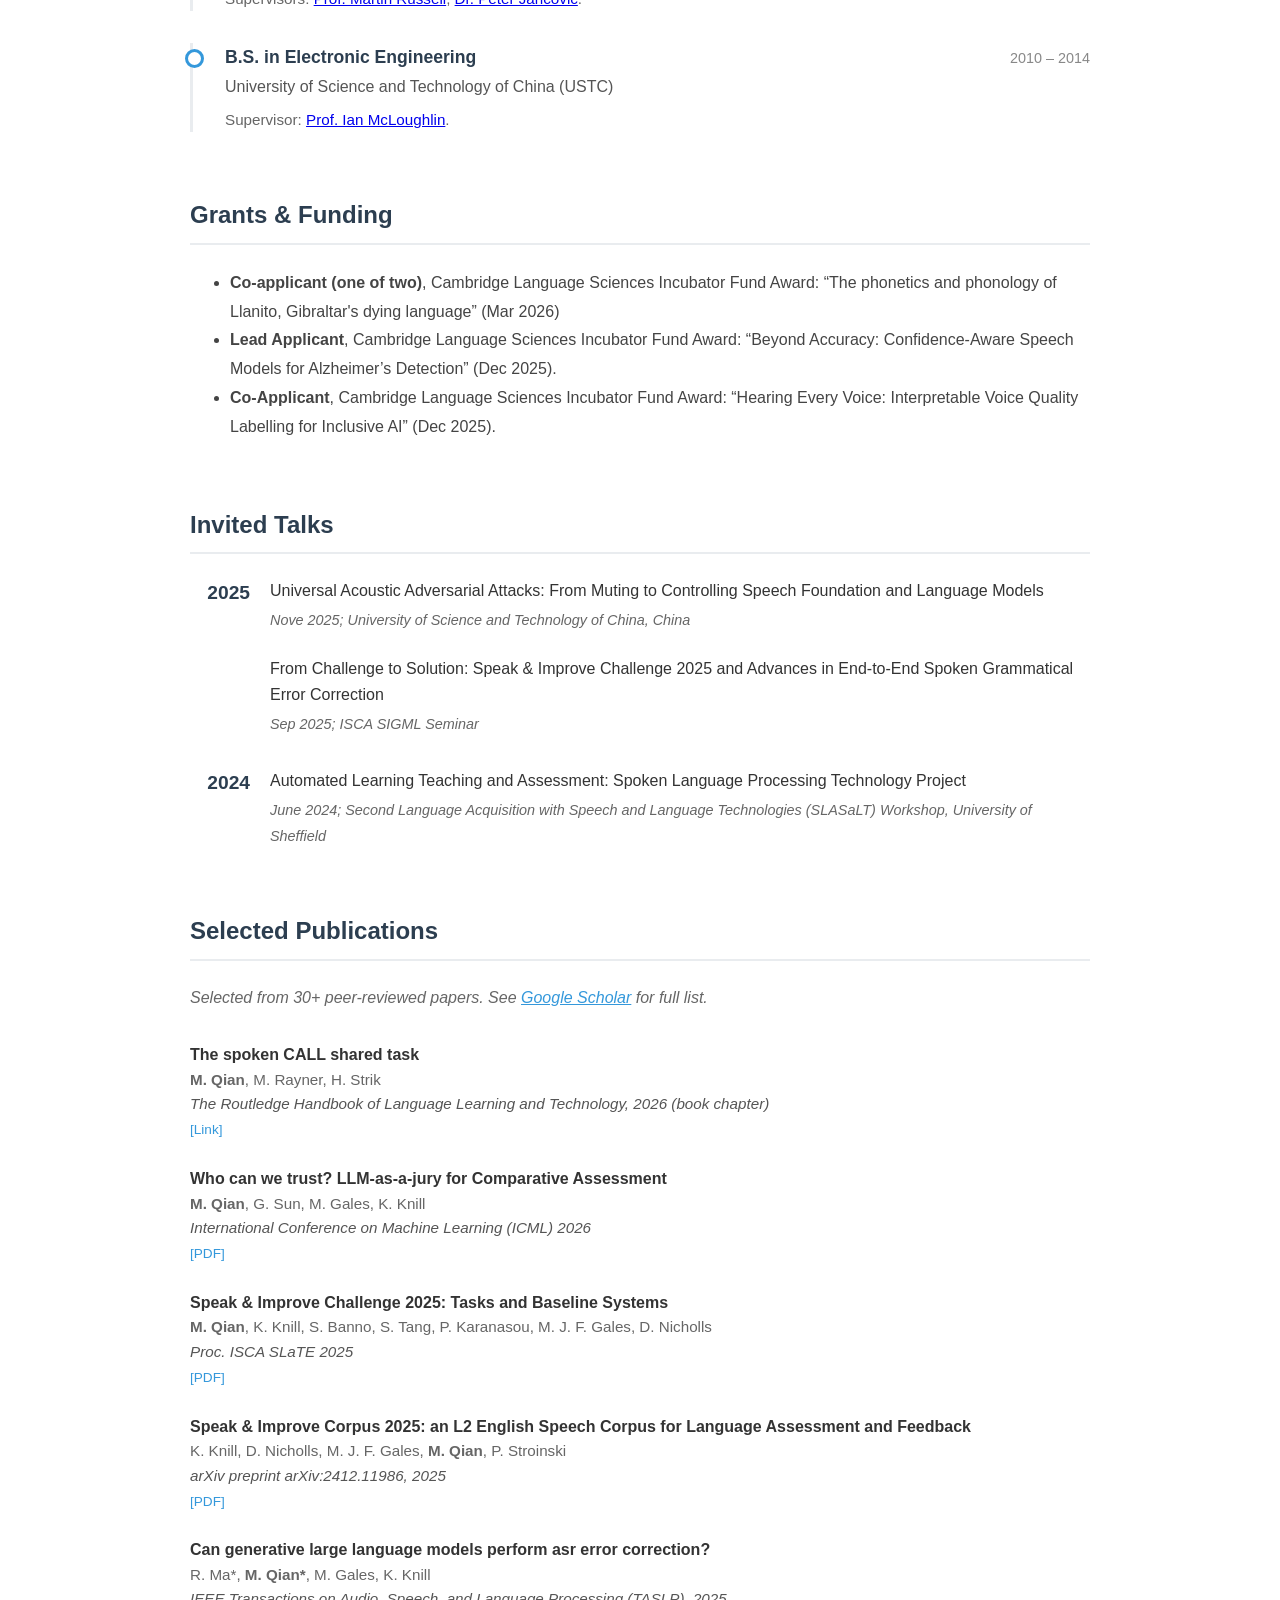
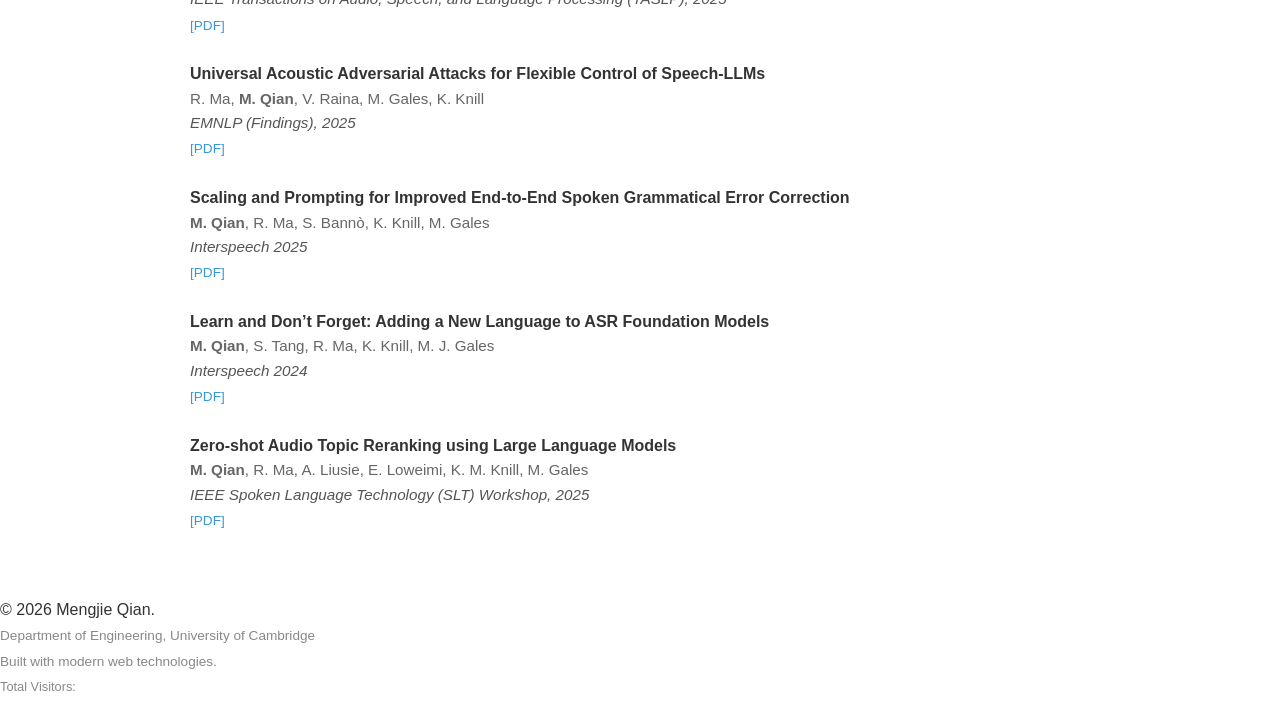
==== commit ce4c4891: "Update grants" ====
--- a/index.html
+++ b/index.html
@@ -498,8 +498,8 @@
                 Confidence-Aware Speech Models for Alzheimer’s Detection” (Dec 2025).</li>
             <li><strong>Co-Applicant</strong>, Cambridge Language Sciences Incubator Fund Award: “Hearing Every Voice:
                 Interpretable Voice Quality Labelling for Inclusive AI” (Dec 2025).</li>
-            <li><strong>Co-Applicant</strong>, Cambridge Language Sciences Incubator Fund proposal: “The phonetics and
-                phonology of Llanito, Gibraltar’s dying language” (Mar 2026).</li>
+            <!-- <li><strong>Co-Applicant</strong>, Cambridge Language Sciences Incubator Fund proposal: “The phonetics and
+                phonology of Llanito, Gibraltar’s dying language” (Mar 2026).</li> -->
         </ul>
     </section>
 
